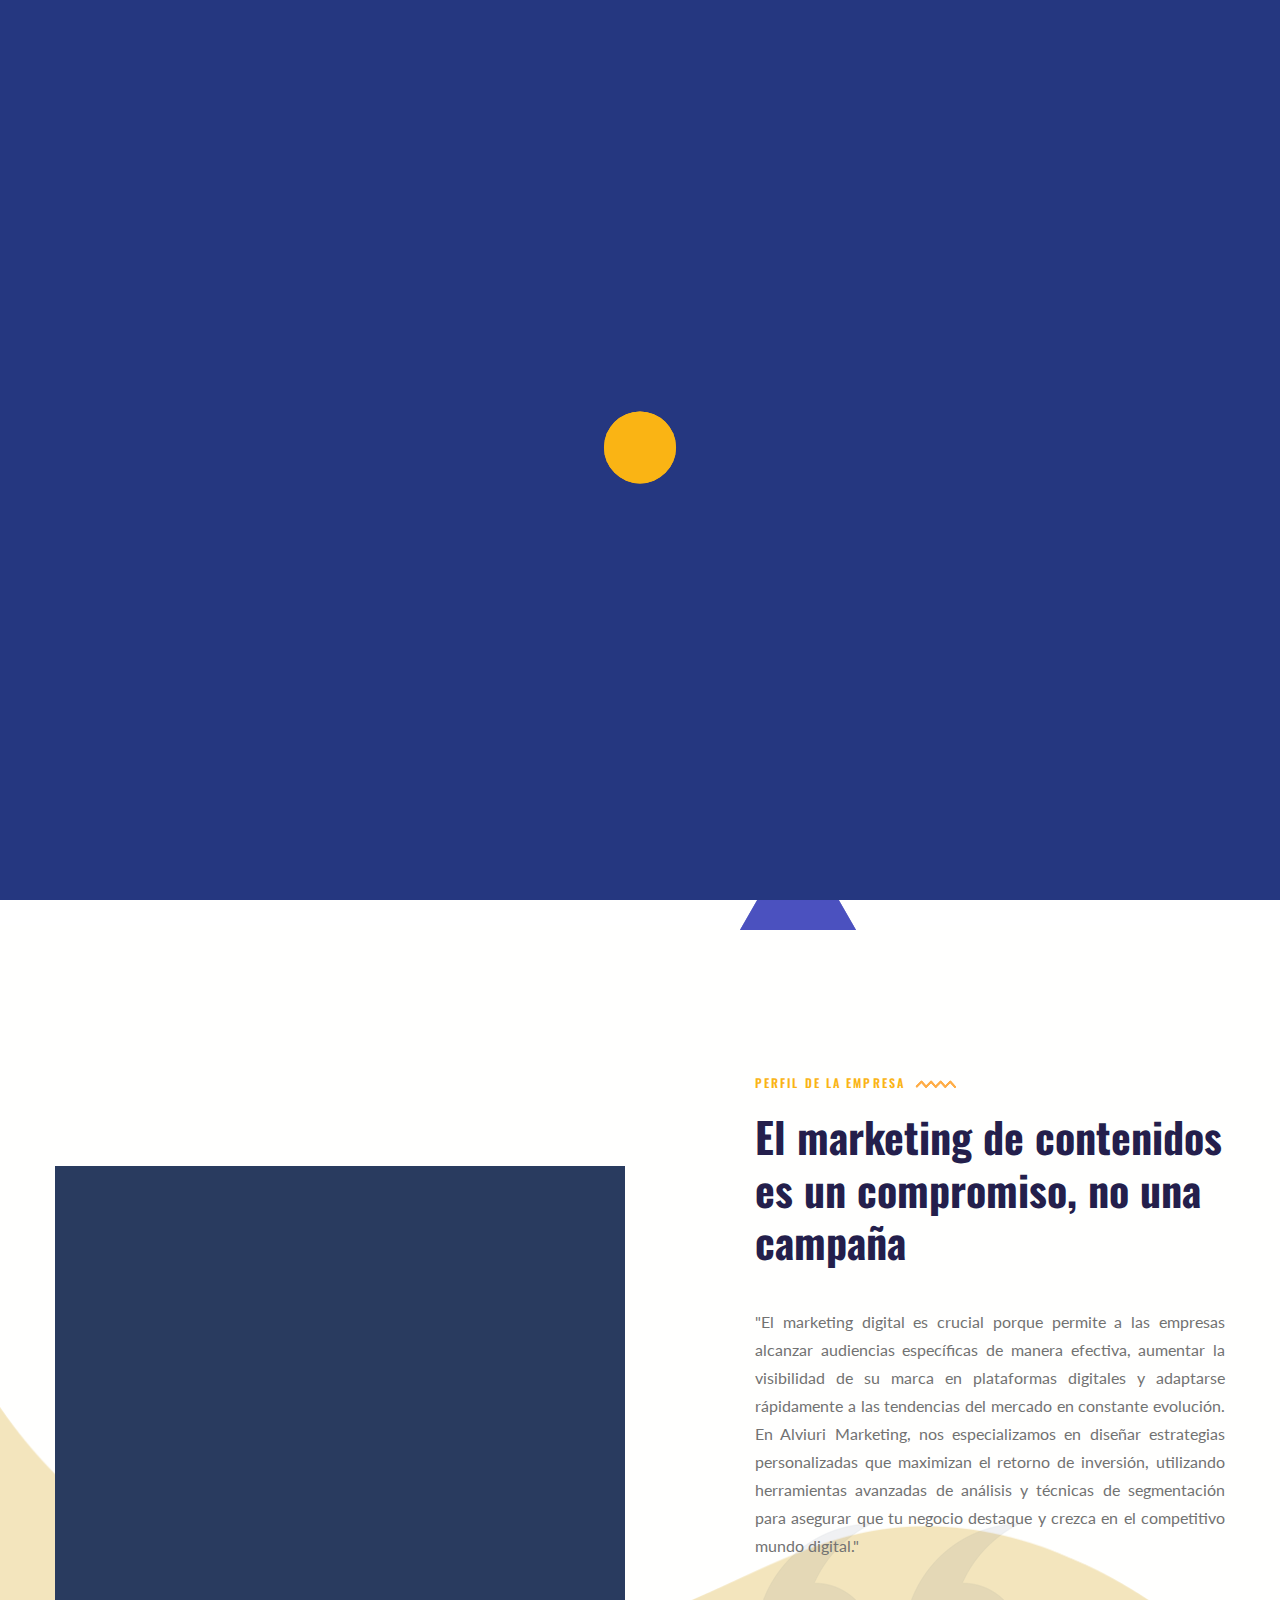
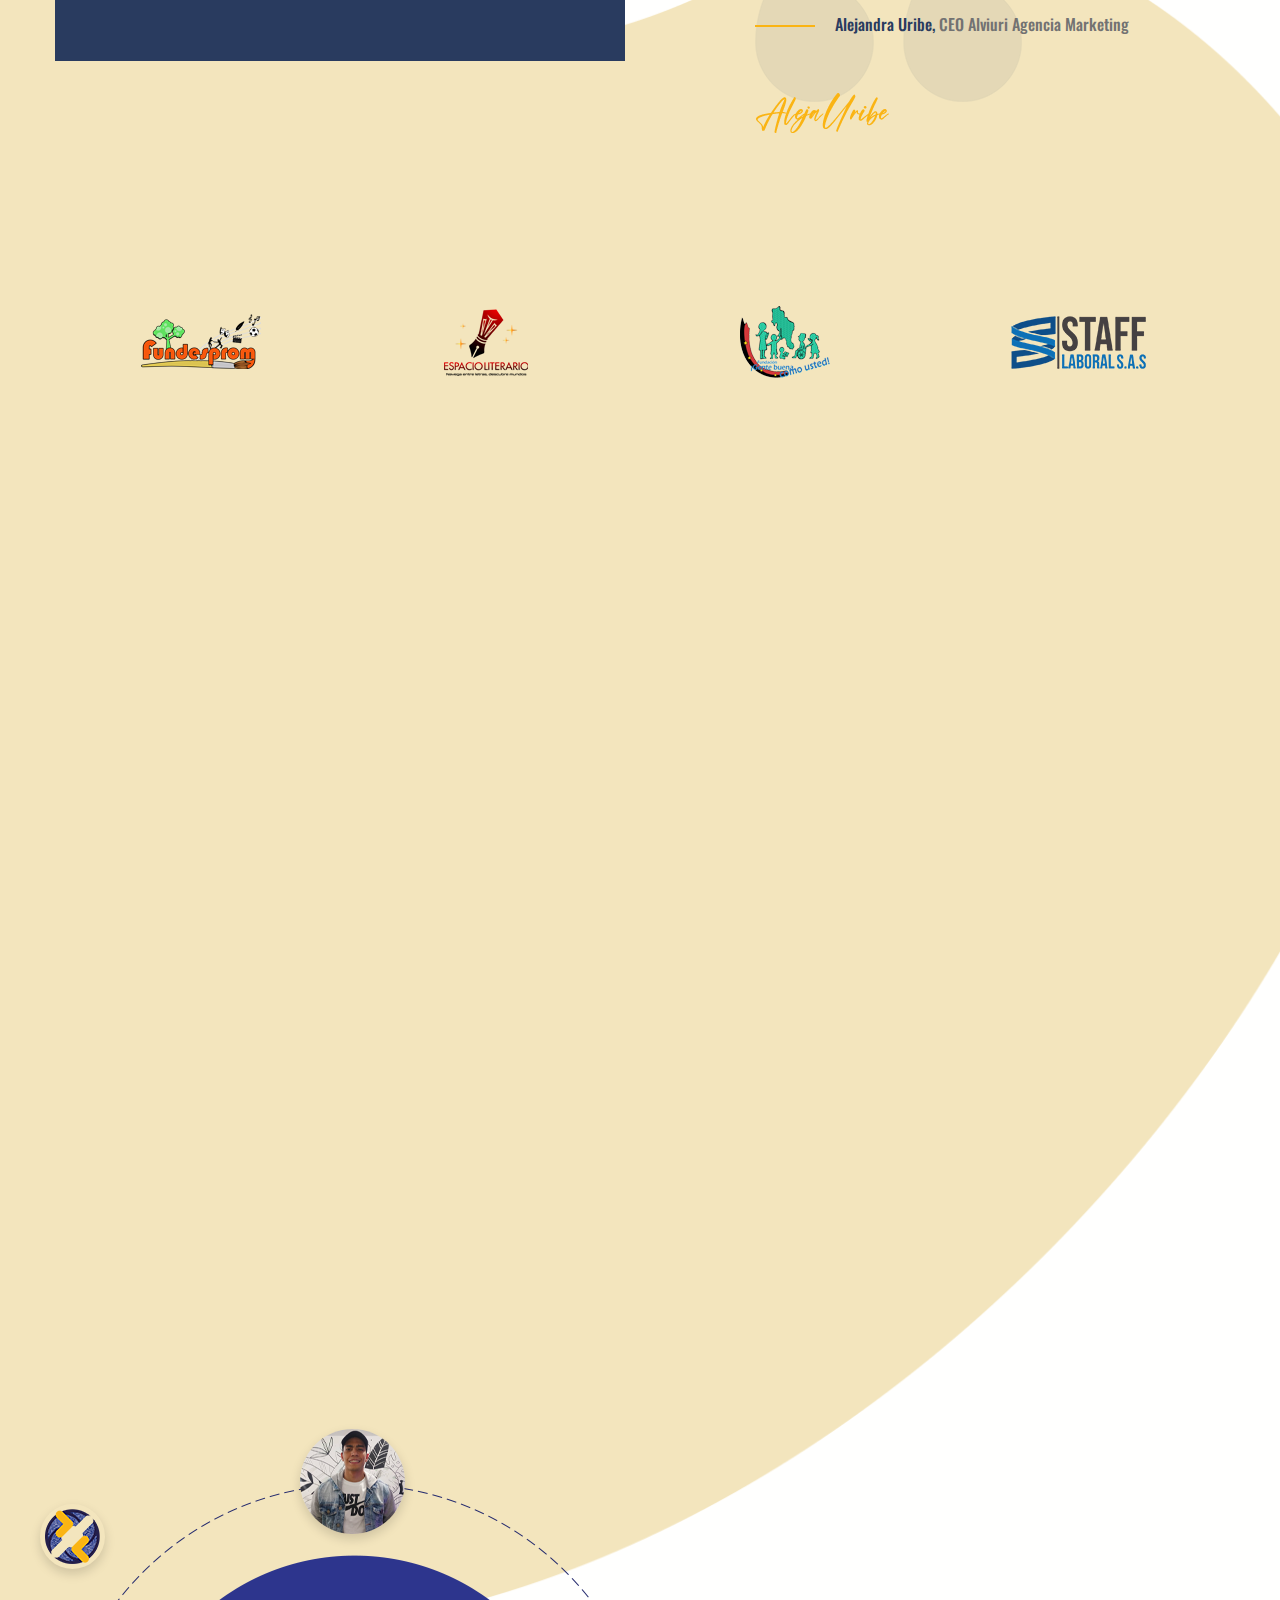
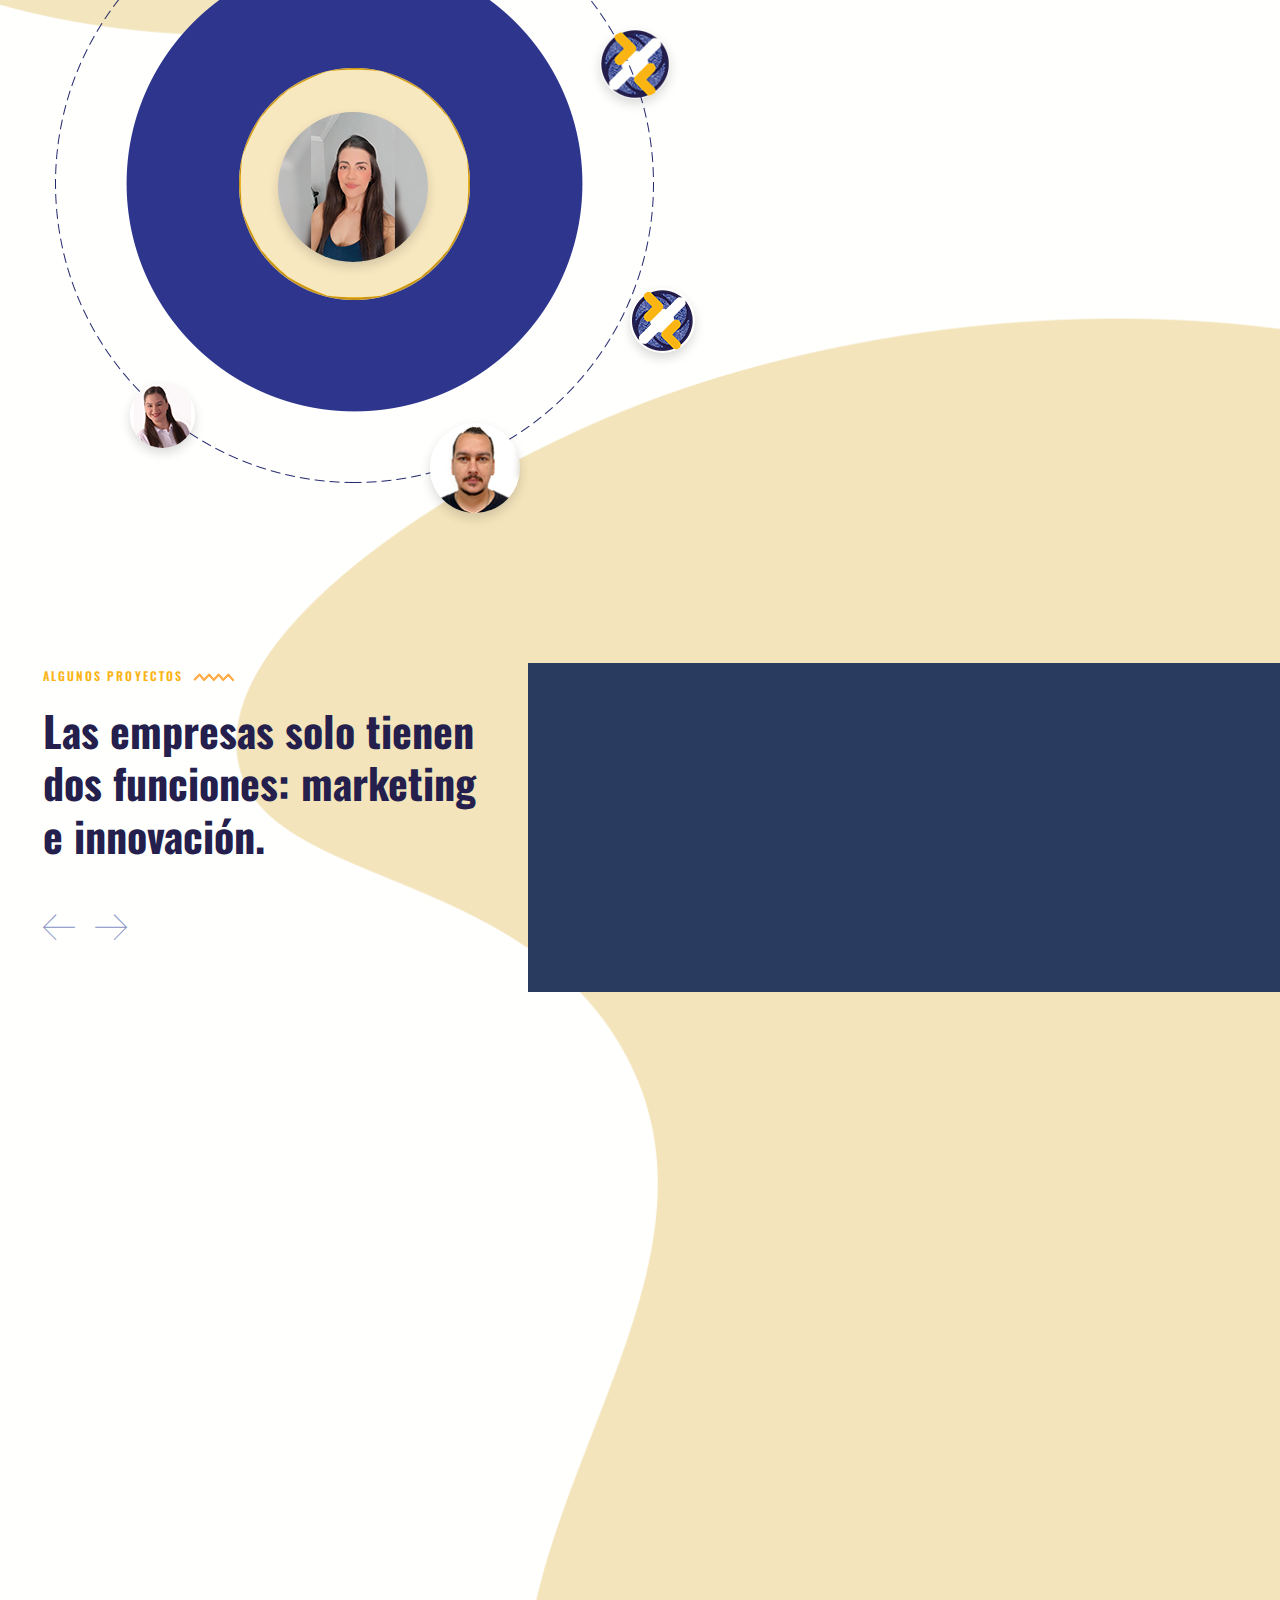
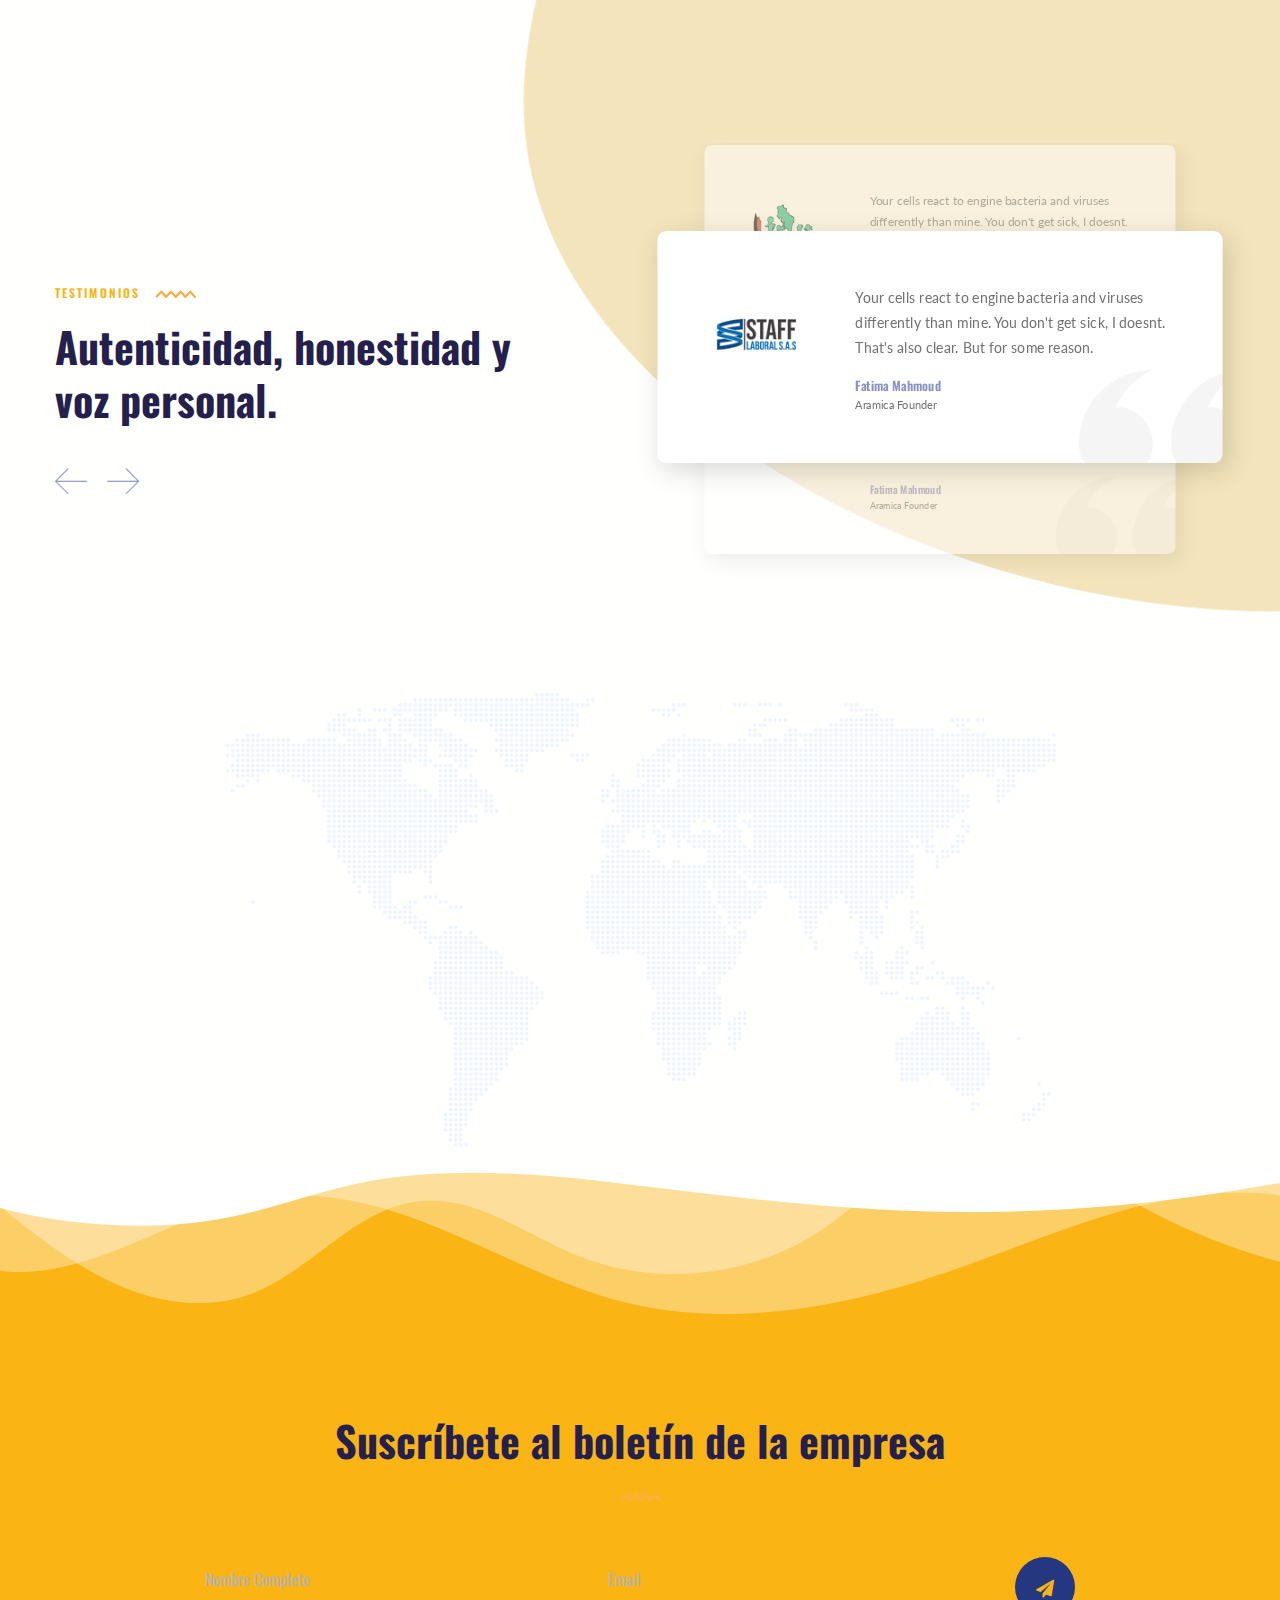
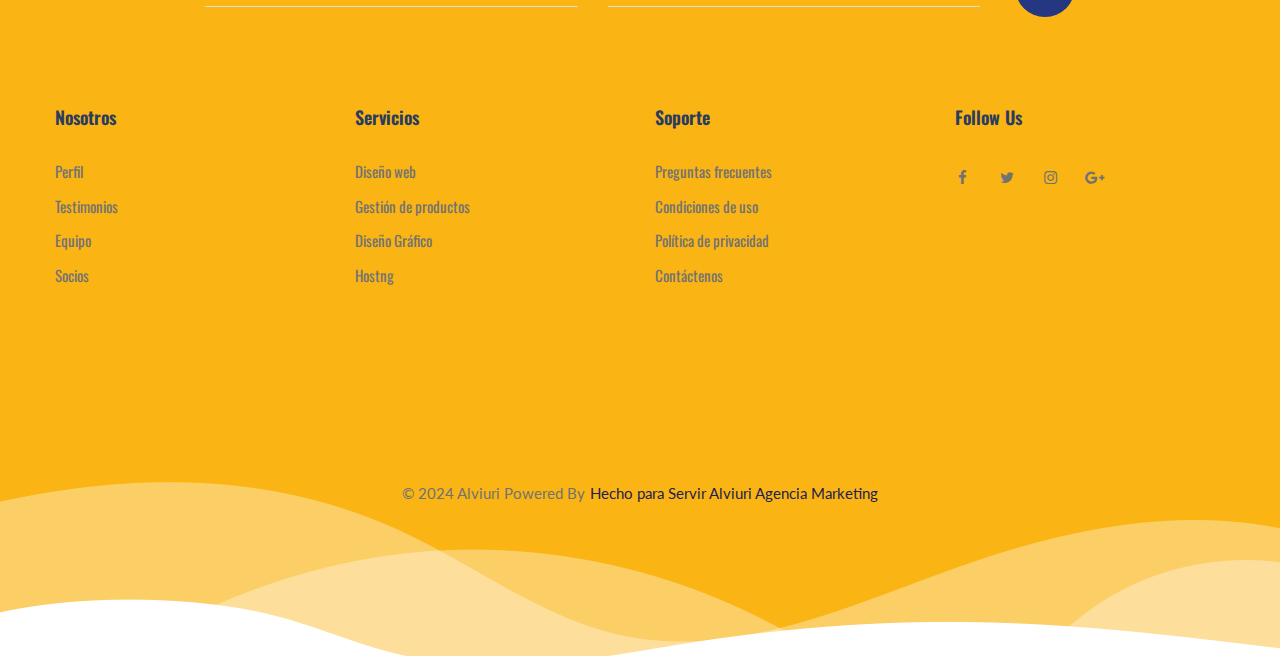
==== Alviuri/index.html @ 53126acc "Alviuri 1" ====
<!doctype html>
<html lang="es">

<head>
    <meta charset="utf-8">
    <!-- Necesidades básicas de la página
    ================================================== -->
    
    <meta http-equiv="X-UA-Compatible" content="IE=edge">

    <!-- Meta específica
    ================================================== -->
    <meta name="viewport" content="width=device-width, initial-scale=1, initial-scale=1">
    <meta name="description" content="Personal Portfolio is a modern presentation HTML5 Portfolio HTML Template.">
    <meta name="keywords" content="HTML5, Template, Design, portfolio, Personal Portfolio, Single portfolio">
    <meta name="author" content="creative-wp">
    <!-- Titulos
    ================================================== -->
    <title>Alviuri Agencia Marketing</title>

    <!-- Favicons
    ================================================== -->
    <link rel="shortcut icon" href="assets/images/favicon.ico">
    <link rel="apple-touch-icon" sizes="72x72" href="assets/images/android-icon-72x72.png">
    <link rel="apple-touch-icon" sizes="114x114" href="assets/images/apple-icon-144x144.png">

    <!-- Custom Font
    ================================================== -->
    <link href="https://fonts.googleapis.com/css2?family=Lato:ital,wght@0,100;0,300;0,400;0,700;0,900;1,100;1,300;1,400;1,700;1,900&family=Oswald:wght@200..700&display=swap" rel="stylesheet">

    <!-- CSS
    ================================================== -->
    <link rel="stylesheet" href="assets/css/bootstrap.min.css">
    <link rel="stylesheet" href="assets/css/magnific-popup.css">
    <link rel="stylesheet" href="assets/css/owl.carousel.min.css">
    <link rel="stylesheet" href="assets/css/magnific-popup.css">
    <link rel="stylesheet" href="assets/css/slick.css">
    <link rel="stylesheet" href="assets/css/simple-scrollbar.css">
    <link rel="stylesheet" href="assets/css/odometer-theme-default.css">
    <link rel="stylesheet" href="assets/css/fontawesome.all.min.css">
    <link rel="stylesheet" href="assets/css/fontawesome.min.css">
    <link rel="stylesheet" href="assets/css/icomoon.css">
    <link rel="stylesheet" href="assets/css/style.css">

    <script src="assets/js/modernizr.min.js"></script>
</head>

<body data-spy="scroll" data-offset="170" data-target=".navigation-area">
    <!--~~~~~~~~~~~~~~~~~~~~~~~~~~~~~~~~~~~~~~~
        Inicio Preloader
    ~~~~~~~~~~~~~~~~~~~~~~~~~~~~~~~~~~~~~~~~--> 
    <div class="preloader">
        <div class="preloader-inner">
            <div class="preloader-icon">
                <span></span>
                <span></span>
            </div><!-- /preloader-icon -->
        </div><!-- /preloader-inner -->
    </div><!-- /preloader -->

    <!--********************************************************-->
    <!--********************* CONTENIDO DEL SITIO *********************-->
    <!--********************************************************-->
    <div class="site-content home-one">
        <!--~~~~~~~~~~~~~~~~~~~~~~~~~~~~~~~~~~~~~~~
            Header
        ~~~~~~~~~~~~~~~~~~~~~~~~~~~~~~~~~~~~~~~~-->
        <header class="site-header header-style-one">
            <div class="container-fluid">
                <div class="row align-items-center">
                    <div class="col-12">
                        <div class="navigation-area">  
                            <!-- Navegacion -->
                            <div class="site-navigation">
                                <!-- Marca del sitio -->
                                <div class="site-branding">
                                    <a href="index.html">
                                        <img src="assets/images/logo/logo.png" alt="Site Logo" />
                                    </a>
                                </div><!-- /. fin Marca del sitio -->
                                <div class="hamburger-menus">
                                    <span></span>
                                    <span></span>
                                    <span></span>
                                    <span></span>
                                    <span></span>
                                    <span></span>
                                    <span></span>
                                    <span></span>
                                    <span></span>
                                </div>
                                <nav class="navigation">
                                    <div class="overlaybg"></div>
                                    <!-- /.overlaybg -->
                                    <!-- Main Menu -->        
                                    <div class="menu-wrapper">
                                        <div class="menu-content">
                                            <ul class="mainmenu">         
                                                <li>
                                                    <a class="nav-link active" href="index.html">Home</a>
                                                </li>        
                                                <li>
                                                    <a class="nav-link" href="about-us.html">Nosotros</a>
                                                </li>
                                                <li>
                                                    <a class="nav-link" href="services.html">Servicios</a>
                                                </li>
                                                <li>
                                                    <a href="price.html">Planes</a>
                                                </li>                                     
                                                <li>
                                                    <a class="nav-link" href="team.html">Team</a>
                                                </li>                                  
                                                <li>
                                                    <a class="nav-link" href="portfolio-single-v2.html">Projectos</a>
                                                </li>
                                                <li class="megamenu">
                                                    <a class="nav-link" href="#">Otros</a>
                                                    <ul class="sub-menu megamenu-main">
                                                        <li>
                                                            <div class="megamenu-wrapper">
                                                                <div class="container megamenu-container">
                                                                    <div class="row">
                                                                        <!-- <div class="col-lg-3 megamenu-column">
                                                                            <h3 class="megamenu-heading">Home</h3>
                                                                            <ul class="custom-megamenu">
                                                                                <li><a href="index.html">Agency</a></li>
                                                                                <li><a href="index02.html">Digital</a></li>
                                                                                <li><a href="index03.html">Application</a></li>
                                                                                <li><a href="index04.html">Stratup</a></li>
                                                                                <li><a href="index05.html">Personal</a></li>
                                                                                <li><a href="index06.html">Portfolio</a></li>
                                                                            </ul>
                                                                        </div> -->
                                                                        <!-- <div class="col-lg-3 megamenu-column">
                                                                            <h3 class="megamenu-heading">Portfolio</h3>
                                                                            <ul class="custom-megamenu">
                                                                                <li><a href="portfolio-v1.html">Portfolio One</a></li>
                                                                                <li><a href="portfolio-v2.html">Portfolio Two</a></li>
                                                                                <li><a href="portfolio-v3.html">Portfolio Three</a></li>
                                                                                <li><a href="portfolio-v4.html">Portfolio Four</a></li>
                                                                                <li><a href="portfolio-single.html">Portfolio Single One</a></li>
                                                                                <li><a href="portfolio-single-v2.html">Portfolio Single Two</a></li>
                                                                                <li><a href="portfolio-single-v3.html">Portfolio Single Three</a></li>
                                                                            </ul>
                                                                        </div> -->
                                                                        <div class="col-lg-3 megamenu-column">
                                                                            <h3 class="megamenu-heading">Más</h3>
                                                                            <ul class="custom-megamenu">
                                                                                <!-- <li><a href="about-us.html">About Classic 1</a></li>
                                                                                <li><a href="about-us-v2.html">About Classic 2</a></li>                        
                                                                                <li><a href="services.html">Services Classic 1</a></li>
                                                                                <li><a href="services-v2.html">Services Classic 2</a></li>
                                                                                <li><a href="team.html">Team</a></li>
                                                                                <li><a href="price.html">Pricing</a></li> -->
                                                                                <li><a href="faq.html">FAQs</a></li>
                                                                                <li><a href="contact.html">Contacto</a></li>
                                                                            </ul>
                                                                        </div>
                                                                        <div class="col-lg-3 megamenu-column">
                                                                            <h3 class="megamenu-heading">Blog</h3>
                                                                            <ul class="custom-megamenu">
                                                                                <li><a href="blog.html">Blog</a></li>
                                                                                <!-- <li><a href="blog-grid.html">Blog Grid</a></li>                        
                                                                                <li><a href="blog-single.html">Single Blog</a></li>
                                                                                <li><a href="404.html">404</a></li> -->
                                                                            </ul>
                                                                        </div>
                                                                    </div>
                                                                </div>
                                                            </div>
                                                        </li>
                                                    </ul>
                                                </li>
                                            </ul> <!-- /.menu-list -->
                                        </div> <!-- /.hours-content-->
                                    </div><!-- /.menu-wrapper --> 
                                </nav>
                            </div><!-- /.fin navigation -->

                            <div class="header-navigation-right">
                                <div class="contact-info">
                                    Llamanos  <a href="https://api.whatsapp.com/send?phone=573175582789">+57 317 558 27 89</a>
                                </div><!--~./ contact-info ~-->
                                <div class="lets-talk-area">
                                    <a class="btn btn-default" href="contact.html">Hablemos</a>
                                </div><!--~./ lets-talk-area ~-->
                            </div><!--~./ encabezado-navegación-derecha ~-->
                        </div><!--  /.navegation-area -->
                    </div><!--  /.col-12 -->
                </div><!--  /.row -->
            </div><!--  /.contenedor-fluido -->
        </header><!--~~./ fin header ~~-->
        <!--~~~ adhesivo Header ~~~-->
        <div id="sticky-header"></div>
        <!--~./ fin adhesivo header ~-->
        
        <!--~~~~~~~~~~~~~~~~~~~~~~~~~~~~~~~~~~~~~~~
            Hero Block
        ~~~~~~~~~~~~~~~~~~~~~~~~~~~~~~~~~~~~~~~~-->
        <div id="hero-block" class="hero-block style-one bg-image-right pd-t-255 mrb-175" style="background-image: url('assets/images/bg/hero1-bg.png')">
            <div class="hero-shape-overlay bg-image-100" style="background-image: url('assets/images/shape/hero1.png')"></div>
            <div class="animation-element">
                <img src="assets/images/shape/animation/Shapa.png" alt="" class="shape-zero">
                <img src="assets/images/shape/animation/Shapa-1.png" alt="" class="shape-one">
                <img src="assets/images/shape/animation/Shapa-2.png" alt="" class="shape-two">
                <img src="assets/images/shape/animation/Shapa-3.png" alt="" class="shape-three">
                <img src="assets/images/shape/animation/Shapa-4.png" alt="" class="shape-four">
                <img src="assets/images/shape/animation/Shapa-5.png" alt="" class="shape-five">
                <img src="assets/images/shape/animation/Shapa-6.png" alt="" class="shape-six">
                <img src="assets/images/shape/animation/Shapa-7.png" alt="" class="shape-seven">
            </div><!-- /.elemento de animación -->
            <div class="container">
                <div class="row">
                    <div class="col-lg-6">
                        <div class="hero-content-area">
                            <h2 class="hero-title mrb-55 pd-b-70">El contenido actúa <span>como la semilla,</span> Las redes sociales <span>son el agua que lo hace crecer.</span></h2> 
                            <!-- /.hero-titulo -->
                            <div class="hero-desc">
                                <p>En un mundo hiperconectado a través de redes digitales, cada organización, agencia de marketing y país puede parecer una isla. Es fundamental tomar decisiones estratégicas que consideren a todas las partes interesadas, asegurando acciones éticas y efectivas que impulsen el éxito en este entorno interconectado</p>
                            </div><!-- /.hero-desc -->
                        </div>
                    </div><!-- /.col-lg-6 -->

                    <div class="col-lg-12">
                        <div class="hero-block-bottom mrt-35">
                            <div class="form-group-btn pd-l-25">
                                <a href="https://player.vimeo.com/video/4760972" class="video-btn video-popup mrr-50">
                                    <span class="icon-play31"></span>
                                </a>
                                <a class="btn btn-default btn-primary" href="#">Iniciar un proyecto</a>
                            </div><!-- /.form-grupo-btn -->
                            <div class="social-status">
                                <a href="#"><i class="fa fa-facebook"></i></a>
                                <a href="#"><i class="fa fa-twitter"></i></a>
                                <a href="#"><i class="fa fa-instagram"></i></a>
                                <a href="#"><i class="fa fa-google-plus"></i></a>
                            </div><!-- /.social-estados-->
                        </div><!-- /.hero-block-bottom -->
                    </div><!-- /.col-lg-12 -->
                </div><!--  /.row -->
            </div><!--  /.container -->
        </div><!-- /.hero-block -->
        
        <!--~~~~~~~~~~~~~~~~~~~~~~~~~~~~~~~~~~~~~~~
            Inicio bloque nosotros
        ~~~~~~~~~~~~~~~~~~~~~~~~~~~~~~~~~~~~~~~~-->
        <div id="about-block" class="about-us-block mrb-190">
            <div class="container">
                <!-- Titulo Row -->
                <div class="row align-items-center">
                    <div class="col-lg-7">
                        <div class="mock-up-thumb reveal-right">
                            <img src="assets/images/others/about1.png" alt="About Mock" />
                        </div><!-- /.mock-up-block -->
                    </div><!-- /.col-lg-7 -->
                    <div class="col-lg-5">
                        <div class="section-title">
                            <h4 class="title-sub">PERFIL DE LA EMPRESA<img src="assets/images/icon/divider.png" alt="icon"></h4><!--  /.title-sub -->
                            <h2 class="title-main">El marketing de contenidos es un compromiso, no una campaña</h2><!-- /.title-main -->
                        </div><!-- /.section-title -->
                        <div class="block-content-info about-content">
                            <div class="quote-icon">
                                <img src="assets/images/icon/quote.png" alt="" />
                            </div>
                            <p class="description mrb-55">"El marketing digital es crucial porque permite a las empresas alcanzar audiencias específicas de manera efectiva, aumentar la visibilidad de su marca en plataformas digitales y adaptarse rápidamente a las tendencias del mercado en constante evolución. En Alviuri Marketing, nos especializamos en diseñar estrategias personalizadas que maximizan el retorno de inversión, utilizando herramientas avanzadas de análisis y técnicas de segmentación para asegurar que tu negocio destaque y crezca en el competitivo mundo digital."</p>
                            <h4 class="author-name mrb-40">Alejandra Uribe, <span>CEO Alviuri Agencia Marketing</span></h4>
                            <div class="author-sign">
                                <img src="assets/images/icon/sign.png" alt="Author Sign" />
                            </div>
                        </div><!-- /.about-content -->
                    </div><!-- /.col-lg-5 -->
                </div><!-- /.row -->
            </div><!-- /.container -->
        </div><!--~~./ fin nosotros bloque ~~-->
        
        <!--~~~~~~~~~~~~~~~~~~~~~~~~~~~~~~~~~~~~~~~
            Inicio trabajo marca
        ~~~~~~~~~~~~~~~~~~~~~~~~~~~~~~~~~~~~~~~-->
        <div class="work-brand-block mrb-200">
            <div class="container ml-t-15 ml-b-10">
                <div class="row">
                    <div class="col-12">
                        <!--~~ inicio marca Carousel ~~-->
                        <div class="brands-carousel owl-carousel">
                            <div class="brands-link">
                                <img src="assets/images/brand/1.png" alt="logo">
                            </div>
                            <div class="brands-link">
                                <img src="assets/images/brand/2.png" alt="logo">
                            </div>
                            <div class="brands-link">
                                <img src="assets/images/brand/3.png" alt="logo">
                            </div>
                            <div class="brands-link">
                                <img src="assets/images/brand/4.png" alt="logo">
                            </div>
                            <div class="brands-link">
                                <img src="assets/images/brand/5.png" alt="logo">
                            </div>
                        </div><!--~./ fin marca carousel ~-->
                    </div>
                </div>
            </div>
        </div><!--~./ fin bloque marca ~--> 
        
        <!--~~~~~~~~~~~~~~~~~~~~~~~~~~~~~~~~~~~~~~~
            Inincio bloque servicios
        ~~~~~~~~~~~~~~~~~~~~~~~~~~~~~~~~~~~~~~~-->
        <div id="service-block" class="service-block mrb-190">
            <div class="container ml-b-50">
                <!-- Titulo Row -->
                <div class="row align-items-center justify-content-between">
                    <div class="col-lg-5" data-animate="hg-fadeInUp" data-duration="1.0s"  data-offset="100">
                        <div class="section-title">
                            <h4 class="title-sub">NUESTROS SERVICIOS<img src="assets/images/icon/divider.png" alt="icon"></h4>
                            <!--  /.title-sub -->
                            <h2 class="title-main">La gente no compra lo que haces, compra por qué lo haces.</h2><!-- /.titulo-main -->
                        </div><!-- /.seccion-titulo -->
                        <div class="block-content-info">
                            <p class="description mrb-55">Los consumidores no están motivados principalmente por los detalles técnicos de un producto o servicio, sino más bien por algo más profundo, se refiere a la razón o propósito detrás de la existencia de ese producto o servicio. </p>
                            <a class="btn btn-default" href="services.html">NUESTROS SERVICIOS</a>
                        </div><!-- /.acerca-content -->
                    </div><!-- /.col-lg-5 -->
                    
                    <div class="col-lg-6">
                        <div class="service-card-list">
                            <div class="row">
                                <div class="col-lg-6 col-md-6">  
                                    <div class="service-card" data-animate="hg-fadeInUp" data-duration="1.0s" data-offset="100">
                                        <div class="service-icon bg-zinnwaldite">
                                            <span class="icon-code"></span>
                                        </div><!-- /.servicio-icon -->
                                        <h2 class="service-title">Diseño web</h2><!-- /.servicio-title -->
                                        <p>Transformamos tus ideas en experiencias digitales excepcionales, sitios web que no solo sean visualmente atractivos, sino también altamente funcionales y fáciles de navegar.</p>
                                    </div><!-- /.servicio-card -->

                                    <div class="service-card" data-animate="hg-fadeInUp" data-duration="1.0s" data-offset="100">
                                        <div class="service-icon bg-silver-tree">
                                            <span class="icon-messages-smartphone-talk-icon"></span>
                                        </div><!-- /.servicio-icon -->
                                        <h2 class="service-title">Comunity manager</h2><!-- /.servicio-title -->
                                        <p>Construimos y mantenemos una comunidad sólida alrededor de tu marca, incrementando la interacción y fidelidad de tus seguidores.</p>
                                    </div><!-- /.servicio-card -->
                                </div><!-- /.col-lg-6 -->

                                <div class="col-lg-6 col-md-6 pd-t-70">  
                                    <div class="service-card" data-animate="hg-fadeInUp" data-duration="1.0s" data-offset="100">
                                        <div class="service-icon bg-medium-purple">
                                            <span class="icon-pencil"></span>
                                        </div><!-- /.service-icon -->
                                        <h2 class="service-title">Diseño gráfico</h2><!-- /.service-title -->
                                        <p>Entendemos que la primera impresión es crucial. Nuestro servicio de diseño gráfico está diseñado para capturar la esencia de tu marca y comunicar tu mensaje de manera impactante y memorable.</p>
                                    </div><!-- /.service-card -->

                                    <div class="service-card" data-animate="hg-fadeInUp" data-duration="1.0s" data-offset="100">
                                        <div class="service-icon bg-curious-blue">
                                            <span class="icon-video-camera"></span>
                                        </div><!-- /.service-icon -->
                                        <h2 class="service-title">Audiovisuales</h2><!-- /.service-title -->
                                        <p>Nuestro servicio de producción audiovisual está diseñado para crear contenido impactante que conecte emocionalmente con tu audiencia y eleve tu marca.</p>
                                    </div><!-- /.service-card -->
                                </div><!-- /.col-lg-6 -->
                            </div><!-- /.row -->
                        </div><!-- /.service-card-list -->
                    </div><!-- /.col-lg-9 -->
                </div><!-- /.row -->
            </div><!-- /.container -->
        </div><!-- /.service-block -->
        
        <!--~~~~~~~~~~~~~~~~~~~~~~~~~~~~~~~~~~~~~~~
            Start Team Block
        ~~~~~~~~~~~~~~~~~~~~~~~~~~~~~~~~~~~~~~~~-->
        <div id="team-block" class="team-block mrb-200">
            <div class="container">
                <!-- Title Row -->
                <div class="row align-items-center">
                    <div class="col-lg-7">
                        <div class="team-member-thumb-area style-one">
                            <div class="team-mockup-shape">
                                <img src="assets/images/shape/shape-circle.png" alt="shape" />
                            </div>
                            <div class="team-member-list">
                                <div class="team-member">
                                    <img src="assets/images/team/1/1.png" alt="thumb" />
                                </div><!-- /.team-1 -->
                                <div class="team-member">
                                    <img src="assets/images/team/1/2.png" alt="thumb" />
                                </div><!-- /.team-2 -->
                                <div class="team-member">
                                    <img src="assets/images/team/1/3.png" alt="thumb" />
                                </div><!-- /.team-3 -->
                                <div class="team-member">
                                    <img src="assets/images/team/1/4.png" alt="thumb" />
                                </div><!-- /.team-4 -->
                                <div class="team-member">
                                    <img src="assets/images/team/1/5.png" alt="thumb" />
                                </div><!-- /.team-5 -->
                                <div class="team-member">
                                    <img src="assets/images/team/1/6.png" alt="thumb" />
                                </div><!-- /.team-6 -->
                                <div class="team-member">
                                    <img src="assets/images/team/1/7.png" alt="thumb" />
                                </div><!-- /.team-miembros -->
                            </div><!-- /.team-miembros-lista -->
                        </div><!-- /.team-miembros-thumb-area -->
                    </div><!-- /.col-lg-7 -->

                    <div class="col-lg-5" data-animate="hg-fadeInRight" data-duration="1.0s"  data-offset="100">
                        <div class="section-title">
                            <h4 class="title-sub">Nuestro Equipo <img src="assets/images/icon/divider.png" alt="icon"></h4><!--  /.title-sub -->
                            <h2 class="title-main">Un aspecto esencial de la creatividad es no tener miedo al fracaso.</h2><!-- /.title-main -->
                        </div><!-- /.section-title -->
                        <div class="block-content-info">
                            <p class="description mrb-55">El equipo de Alviuri se destaca por su vasta experiencia en medios audiovisuales y diseño gráfico, acumulada a lo largo de muchos años. Nuestro equipo está certificado en desarrollo web, lo que nos permite ofrecer soluciones digitales innovadoras y de alta calidad. Además, contamos con una sólida trayectoria en el sector público, habiendo colaborado en numerosos proyectos que han tenido un impacto significativo. Nuestra combinación de habilidades y certificaciones nos permite abordar cualquier desafío con profesionalismo y creatividad, garantizando resultados excepcionales en cada proyecto.</p>
                            <a class="btn btn-default" href="team.html">Conoce nuestro equipo</a>
                        </div><!-- /.block-content-info -->
                    </div><!-- /.col-lg-5 -->
                </div><!-- /.row -->
            </div><!-- /.container -->
        </div><!--~~./ end Team block ~~-->
        
        <!--~~~~~~~~~~~~~~~~~~~~~~~~~~~~~~~~~~~~~~~
            Inicio bloque innvacion
        ~~~~~~~~~~~~~~~~~~~~~~~~~~~~~~~~~~~~~~~-->
        <div id="innovation-block" class="innovation-block innovation-block-one mrb-195">
            <div class="container-fluid pd-r-0">
                <!-- Titulo Row -->
                <div class="row align-items-center">
                    <div class="col-lg-5">
                        <div class="innovation-contant-area">
                            <div class="section-title">
                                <h4 class="title-sub">Algunos Proyectos<img src="assets/images/icon/divider.png" alt="icon"></h4>
                                <!--  /.titulo-sub -->
                                <h2 class="title-main">Las empresas solo tienen dos funciones: marketing e innovación.</h2><!-- /.titulo-main -->
                            </div><!-- /.seccion-titulo -->
                            
                            <div class="btn-links-area">
                                <button class="btn-links btn-prev">
                                    <span class="icon-arrows"></span>
                                </button>
                                <button class="btn-links btn-next">
                                    <span class="icon-arrows-1"></span>
                                </button>
                            </div><!--~./ fin btn links area ~-->
                        </div><!-- /.innovacion-contant-area -->
                    </div><!-- /.col-lg-5 -->
                    
                    <div class="col-lg-7">
                        <div id="innovation-carousel" class="owl-carousel reveal-left" data-owl-items="2" data-owl-margin="30" data-owl-dots="0" data-owl-loop="1" data-owl-center="0">
                            <div class="item">
                                <div class="portfolio-item portfolio-one">
                                    <figure class="portfolio-thumb">
                                        <img src="assets/images/portfolio/innovation/1/1.jpg" alt="Portfolio Item">
                                        <div class="content">
                                            <div class="portfolio-title">
                                                <h3><a href="#">ESPACIO LITERARIO</a></h3>
                                            </div>
                                            <div class="icon">
                                                <a href="https://espacioliterario.com"><span class="fa fa-long-arrow-right"></span></a>
                                            </div>
                                        </div><!-- /.content -->   
                                    </figure><!-- /.portfolio-thumb -->               
                                </div><!-- /.portfolio-item -->
                            </div><!-- /.item -->
                            
                            <div class="item">
                                <div class="portfolio-item portfolio-one">
                                    <figure class="portfolio-thumb">
                                        <img src="assets/images/portfolio/innovation/1/2.jpg" alt="Portfolio Item">
                                        <div class="content">
                                            <div class="portfolio-title">
                                                <h3><a href="#">STAFF LABORAL</a></h3>
                                            </div>
                                            <div class="icon">
                                                <a href="https://stafflaboralsas.com"><span class="fa fa-long-arrow-right"></span></a>
                                            </div>
                                        </div><!-- /.content -->   
                                    </figure><!-- /.portfolio-thumb -->               
                                </div><!-- /.portfolio-item -->
                            </div><!-- /.item -->
                        </div>
                    </div><!-- /.col-lg-7 -->
                </div><!-- /.row -->
            </div><!-- /.container -->
        </div><!-- /.innovation-block -->
        
        <!--~~~~~~~~~~~~~~~~~~~~~~~~~~~~~~~~~~~~~~~
            Inicio bloque proceso de trabajo
        ~~~~~~~~~~~~~~~~~~~~~~~~~~~~~~~~~~~~~~~~-->
        <div class="work-process-block mrb-200">
            <div class="container ml-b-40">
                <div class="row justify-content-center">
                    <div class="col-lg-7 col-md-8">
                        <div class="section-title text-center" data-animate="hg-fadeInUp" data-duration="1.0s" data-offset="100">
                            <h4 class="title-sub">FLUJO DE TRABAJO</h4><!--  /.titulo-sub -->
                            <h2 class="title-main">"No es lo que ofreces lo que importa, sino la razón por la que lo ofreces lo que conecta con la gente."</h2><!-- /.titulo-main -->
                            <div class="divider">
                                <img src="assets/images/icon/divider.png" alt="icon">
                            </div>
                        </div><!-- /.seccion-titulo -->
                    </div>
                </div>

                <div class="row process-list">
                    <!--~./ Inicio porceso unico ~-->
                    <div class="col-lg-3 col-md-6">
                        <div class="single-process" data-animate="hg-fadeInUp" data-duration="1.0s" data-delay="0.1s" data-offset="100">
                            <div class="icon bg-zinnwaldite">
                                <span class="icon-binoculars-business-management-vision"></span>
                                <h3 class="process-no">1</h3>
                            </div>
                            <h2 class="process-step">Planeación</h2>
                        </div>
                    </div><!--~./ fin porceso unico ~-->

                    <!--~./ Inicio porceso unico 2 ~-->
                    <div class="col-lg-3 col-md-6">
                        <div class="single-process" data-animate="hg-fadeInUp" data-duration="1.0s" data-delay="0.15s" data-offset="100">
                            <div class="icon bg-silver-tree">
                                <span class="icon-business-management-presentation-statistic-stats"></span>
                                <h3 class="process-no">2</h3>
                            </div>
                            <h2 class="process-step">Sprint</h2>
                        </div>
                    </div><!--~./ fin porceso unico ~-->

                    <!--~./ Inicio porceso unico 3 ~-->
                    <div class="col-lg-3 col-md-6">
                        <div class="single-process" data-animate="hg-fadeInUp" data-duration="1.0s" data-delay="0.2s" data-offset="100">
                            <div class="icon bg-medium-purple">
                                <span class="icon-badge-pass-security-security-icon"></span>
                                <h3 class="process-no">3</h3>
                            </div>
                            <h2 class="process-step">Interacción</h2>
                        </div>
                    </div><!--~./ fin porceso unico ~-->

                    <!--~./ Inicio porceso unico 4 ~-->
                    <div class="col-lg-3 col-md-6">
                        <div class="single-process" data-animate="hg-fadeInUp" data-duration="1.0s" data-delay="0.25s" data-offset="100">
                            <div class="icon bg-curious-blue">
                                <span class="icon-rocket3"></span>
                                <h3 class="process-no">4</h3>
                            </div>
                            <h2 class="process-step">Liberar</h2>
                        </div>
                    </div><!--~./ fin porceso unico ~-->
                </div>
            </div><!-- /.container -->
        </div><!--~~./ fin bloque proceso de trabajo ~~-->
        
        <!--~~~~~~~~~~~~~~~~~~~~~~~~~~~~~~~~~~~~~~~
            Start Testimonial Block
        ~~~~~~~~~~~~~~~~~~~~~~~~~~~~~~~~~~~~~~~~-->
        <div id="testimonial-block" class="testimonial-block mrb-200">
            <div class="container ml-t-10 ml-b-30">
                <!-- Titulo Row -->
                <div class="row align-items-center justify-content-between">
                    <div class="col-lg-5 col-md-8">
                        <div class="section-title">
                            <h4 class="title-sub">testimonios <img src="assets/images/icon/divider.png" alt="icon"></h4><!--  /.titulo-sub -->
                            <h2 class="title-main">Autenticidad, honestidad y voz personal. </h2>
                            <!-- /.titulo-main -->
                        </div><!-- /.seccion-titulo -->
                        <div class="btn-links-area">
                            <button class="btn-links btn-prev">
                                <span class="icon-arrows"></span>
                            </button>
                            <button class="btn-links btn-next">
                                <span class="icon-arrows-1"></span>
                            </button>
                        </div><!-- /.btn-links-area -->
                    </div><!-- /.col-lg-5 -->
                    
                    <div class="col-lg-6">
                        <div class="testimonial-slide-area">
                            <div class="testimonial-slick-wrapper">  
                                <div class="slick-slide-item">
                                    <div class="testimonial-item">
                                        <div class="testimonial-item-inner">
                                            <div class="quote-icon">
                                                <img src="assets/images/icon/quote2.png" alt="Icon">
                                            </div><!-- /.cita-icon -->
                                            <div class="client-testimonial">
                                                <div class="client-thumb">
                                                    <img src="assets/images/testimonials/1.png" alt="Zohan Smith" />
                                                </div><!-- /.cliente-thumb -->
                                                <div class="testimonial-details">
                                                    <div class="details">
                                                        <p>Your cells react to engine bacteria and viruses differently than mine. You don't get sick, I doesnt. That's also clear. But for some reason.</p>
                                                    </div><!-- /.detalles -->
                                                    <div class="client-area">
                                                        <h4 class="client-name">Fatima Mahmoud</h4><!--  /.cliente-nombre -->
                                                        <p class="client-designation">Aramica Founder</p>
                                                    </div><!-- /.cliente-area -->
                                                </div><!-- /.testimonio-detalles -->
                                            </div><!-- /.cliente-testimonio -->
                                        </div><!-- /.testimonio-item-inner -->
                                    </div><!-- /.testimonio-item --> 
                                </div><!-- /.slick-slide-item --> 

                                <div class="slick-slide-item">
                                    <div class="testimonial-item">
                                        <div class="testimonial-item-inner">
                                            <div class="quote-icon">
                                                <img src="assets/images/icon/quote2.png" alt="Icon">
                                            </div><!-- /.cita-icon -->
                                            <div class="client-testimonial">
                                                <div class="client-thumb">
                                                    <img src="assets/images/testimonials/2.png" alt="Zohan Smith" />
                                                </div><!-- /.cliente-thumb -->
                                                <div class="testimonial-details">
                                                    <div class="details">
                                                        <p>Your cells react to engine bacteria and viruses differently than mine. You don't get sick, I doesnt. That's also clear. But for some reason.</p>
                                                    </div><!-- /.detalles -->
                                                    <div class="client-area">
                                                        <h4 class="client-name">Fatima Mahmoud</h4><!--  /.cliente-nombre -->
                                                        <p class="client-designation">Aramica Founder</p>
                                                    </div><!-- /.cliente-area -->
                                                </div><!-- /.testimonio-detalles -->
                                            </div><!-- /.cliente-testimonio -->
                                        </div><!-- /.testimonio-item-inner -->
                                    </div><!-- /.testimonio-item --> 
                                </div><!-- /.slick-slide-item -->  

                                <div class="slick-slide-item">
                                    <div class="testimonial-item">
                                        <div class="testimonial-item-inner">
                                            <div class="quote-icon">
                                                <img src="assets/images/icon/quote2.png" alt="Icon">
                                            </div><!-- /.cita-icon -->
                                            <div class="client-testimonial">
                                                <div class="client-thumb">
                                                    <img src="assets/images/testimonials/3.png" alt="Zohan Smith" />
                                                </div><!-- /.cliente-thumb -->
                                                <div class="testimonial-details">
                                                    <div class="details">
                                                        <p>Your cells react to engine bacteria and viruses differently than mine. You don't get sick, I doesnt. That's also clear. But for some reason.</p>
                                                    </div><!-- /.detalles -->
                                                    <div class="client-area">
                                                        <h4 class="client-name">Fatima Mahmoud</h4><!--  /.cliente-name -->
                                                        <p class="client-designation">Aramica Founder</p>
                                                    </div><!-- /.cliente-area -->
                                                </div><!-- /.testimonio-detalles -->
                                            </div><!-- /.cliente-testimonio -->
                                        </div><!-- /.testimonio-item-inner -->
                                    </div><!-- /.testimonio-item --> 
                                </div><!-- /.slick-slide-item -->  
                            </div>
                        </div><!-- /.testimonio-slide-area -->
                    </div><!-- /.col-lg-6 -->
                </div><!-- /.row -->
            </div><!-- /.container -->
        </div><!--~~./ fin bloque testimonios ~~-->
        
        <!--~~~~~~~~~~~~~~~~~~~~~~~~~~~~~~~~~~~~~~~
            Inicio llamado a la accion
        ~~~~~~~~~~~~~~~~~~~~~~~~~~~~~~~~~~~~~~~~-->
        <div class="call-to-action bg-center" style="background-image: url('assets/images/bg/map.png');">
            <div class="container">
                <div class="row justify-content-center">
                    <div class="col-lg-8" data-animate="hg-fadeInUp" data-duration="1.0s" data-offset="100">
                        <h2 class="call-to-title">Creemos juntos <span>proyectos de</span> inspiración creativa.

                        </h2><!-- /.llamado-a-titulo -->
                        <div class="action-btn-group pd-t-50">
                            <a href="#" class="btn btn-default btn-primary">Solicita tu cotización</a>
                            <a href="#" class="btn btn-default">Hablemos</a>
                        </div><!-- /.accion-btn-grupo -->
                    </div><!-- /.col-lg-8 -->
                </div><!-- /.row -->
            </div><!-- /.container -->
        </div><!--~~./ fin llamado a la accion ~~-->
    
        <!--~~~~~~~~~~~~~~~~~~~~~~~~~~~~~~~~~~~~~~~
            Inicio Footer
        ~~~~~~~~~~~~~~~~~~~~~~~~~~~~~~~~~~~~~~~~-->
        <footer class="site-footer footer-style-one bg-zumthor pd-t-240 pd-b-195">
            <div class="waves-effect top" style="background: url('assets/images/shape/waves-top.png');"></div>
            <div class="waves-effect bottom" style="background: url('assets/images/shape/waves-bottom.png');"></div>
            
            <!--~~~~~~~~~~~~~~~~~~~~~~~~~~~~~~~~~~~~~~~
                Inicio Newsletter
            ~~~~~~~~~~~~~~~~~~~~~~~~~~~~~~~~~~~~~~~~-->
            <div class="newsletter-block mrb-90">
                <div class="container">
                    <div class="row">
                        <div class="col-12">
                            <div class="section-title text-center">
                                <h4 class="title-sub">INFORMATIVO</h4><!--  /.titulo-sub -->
                                <h2 class="title-main">Suscríbete al boletín de la empresa</h2>
                                <!-- /.titulo-main -->
                                <div class="divider">
                                    <img src="assets/images/icon/divider.png" alt="icon">
                                </div>
                            </div><!-- /.seccion-titulo -->
                        </div>
                    </div>

                    <div class="row justify-content-center">
                        <div class="col-lg-9">
                            <div class="subscribe-form">
                                <!-- Formulario Subscribete -->
                                <form class="dv-form" id="mc-form">
                                    <div class="form-group">
                                        <input id="mc-name" name="name" placeholder="Nombre Completo" type="text">
                                    </div>
                                    <div class="form-group">
                                        <input id="mc-email" name="EMAIL" placeholder="Email" type="email">
                                    </div>
                                    <button class="btn btn-default" name="Subscribe" id="subscribe-btn" type="submit"><span class="fa fa-send"></span></button>
                                </form>
                            </div><!-- /.Formulario Subscribete -->
                        </div>
                    </div>
                </div><!-- /.container -->
            </div><!--~~./ fin newsletter ~~-->

            <!--~~~~~~~~~~~~~~~~~~~~~~~~~~~~~~~~~~~~~~~
                Inicio Footer Widget 
            ~~~~~~~~~~~~~~~~~~~~~~~~~~~~~~~~~~~~~~~-->
            <div class="footer-widget-area">
                <div class="container">
                    <div class="row">
                        <!--~~~~~ Inincio Widget Links ~~~~~--> 
                        <div class="col-lg-3">
                            <aside class="widget widget_links">
                                <h2 class="widget-title">Nosotros</h2>
                                <div class="widget-content">
                                    <ul>
                                        <li><a href="#">Perfil</a></li>
                                        <li><a href="#">Testimonios</a></li>
                                        <li><a href="#">Equipo</a></li>
                                        <li><a href="#">Socios</a></li>
                                    </ul>
                                </div>
                            </aside>
                        </div><!--~./ fin links widget ~-->
                        
                        <!--~~~~~ Inicio Widget Links ~~~~~--> 
                        <div class="col-lg-3">
                            <aside class="widget widget_links">
                                <h2 class="widget-title">Servicios</h2>
                                <div class="widget-content">
                                    <ul>
                                        <li><a href="#">Diseño web</a></li>
                                        <li><a href="#">Gestión de productos</a></li>
                                        <li><a href="#">Diseño Gráfico</a></li>
                                        <li><a href="#">Hostng</a></li>
                                    </ul>
                                </div>
                            </aside>
                        </div><!--~./ fin links widget ~-->
                        
                        <!--~~~~~ Inicio Widget Links ~~~~~--> 
                        <div class="col-lg-3">
                            <aside class="widget widget_links">
                                <h2 class="widget-title">Soporte</h2>
                                <div class="widget-content">
                                    <ul>
                                        <li><a href="#">Preguntas frecuentes</a></li>
                                        <li><a href="#">Condiciones de uso</a></li>
                                        <li><a href="#">Política de privacidad</a></li>
                                        <li><a href="#">Contáctenos</a></li>
                                    </ul>
                                </div>
                            </aside>
                        </div><!--~./ fin links widget ~-->
                        
                        <!--~~~~~ Innicio Widget Social Share ~~~~~--> 
                        <div class="col-lg-3">
                            <aside class="widget social-share-widget">
                                <h2 class="widget-title">Follow Us</h2>
                                <div class="widget-content">
                                    <ul class="footer-social">
                                        <li><a href="#"><i class="fa fa-facebook"></i></a></li>
                                        <li><a href="#"><i class="fa fa-twitter"></i></a></li>
                                        <li><a href="#"><i class="fa fa-instagram"></i></a></li>
                                        <li><a href="#"><i class="fa fa-google-plus"></i></a></li>
                                    </ul><!--  /.footer-social -->
                                </div>
                            </aside>
                        </div><!--~./ finalizar el widget de compartir en redes sociales ~-->
                    </div>
                </div>
            </div><!--~./ área de widgets del pie de página final ~-->

            <!--~~~~~~~~~~~~~~~~~~~~~~~~~~~~~~~~~~~~~~~
                Área inferior del pie de página de inicio
            ~~~~~~~~~~~~~~~~~~~~~~~~~~~~~~~~~~~~~~~-->
            <div class="footer-bottom-area pd-t-40">
                <div class="container">
                    <div class="row">
                        <div class="col text-center">
                            <div class="footer-logo">
                                <a href="index.html"><img src="assets/images/logo/footer-logo.png" alt="Logo"></a>
                            </div><!--~./ footer logo ~-->
                            <div class="copyright-text">
                                <p>© 2024 Alviuri Powered By <a href="#">Hecho para Servir Alviuri Agencia Marketing</a></p>
                            </div><!--~./ end footer menu ~-->
                        </div>
                    </div>
                </div>
            </div><!--~./ área inferior del pie de página final ~-->
        </footer><!--~./ pie de página del sitio final ~-->
    </div><!--~~./ contenido del sitio final ~~-->
    

        <!----Todos los archivos JS ------>
    <script src="assets/js/jquery.js"></script>
    <script src="assets/js/popper.min.js"></script>
    <script src="assets/js/bootstrap.min.js"></script>
    <script src="assets/js/imagesloaded.pkgd.min.js"></script>
    <script src="assets/js/jquery.validate.min.js"></script>
    <script src="assets/js/jquery-validate.bootstrap-tooltip.min.js"></script>
    <script src="assets/js/slick.js"></script>
    <script src="assets/js/theia-sticky-sidebar.min.js"></script>
    <script src="assets/js/ResizeSensor.min.js"></script>
    <script src="assets/js/owl.carousel.min.js"></script>
    <script src="assets/js/isotope.pkgd.min.js"></script>
    <script src="assets/js/packery-mode.pkgd.min.js"></script>
    <script src="assets/js/jquery.fitvids.js"></script>
    <script src="assets/js/jquery.magnific-popup.min.js"></script>
    <script src="assets/js/simple-scrollbar.min.js"></script>
    <script src="assets/js/scrolla.jquery.min.js"></script>
    <script src="assets/js/odometer.min.js"></script>
    <script src="assets/js/isInViewport.jquery.js"></script>
    <script src="assets/js/TweenMax.min.js"></script>
    <script src="assets/js/main.js"></script>
    <!-- main-js -->
</body>
</html>
---- Alviuri/assets/css/simple-scrollbar.css ----
.ss-wrapper {
  overflow: hidden;
  width: 100%;
  height: 100%;
  position: relative;
  z-index: 1;
  float: left;
}

.ss-content {
  height: 100%;
  width: calc(100% + 18px);
  padding: 0 0 0 0;
  position: relative;
  overflow-x: auto;
  overflow-y: scroll;
  box-sizing: border-box;
}

.ss-content.rtl {
  width: calc(100% + 18px);
  right: auto;
}

.ss-scroll {
  position: relative;
  background: rgba(0, 0, 0, 0.1);
  width: 9px;
  border-radius: 4px;
  top: 0;
  z-index: 2;
  cursor: pointer;
  opacity: 0;
  transition: opacity 0.25s linear;
}

.ss-hidden {
  display: none;
}

.ss-container:hover .ss-scroll,
.ss-container:active .ss-scroll {
  opacity: 1;
}

.ss-grabbed {
  -o-user-select: none;
  -ms-user-select: none;
  -moz-user-select: none;
  -webkit-user-select: none;
  user-select: none;
}
---- Alviuri/assets/css/odometer-theme-default.css ----
.odometer.odometer-auto-theme, .odometer.odometer-theme-default {
  display: inline-block;
  vertical-align: middle;
  position: relative;
}
.odometer.odometer-auto-theme .odometer-digit, .odometer.odometer-theme-default .odometer-digit {
  display: inline-block;
  vertical-align: middle;
  position: relative;
}
.odometer.odometer-auto-theme .odometer-digit .odometer-digit-spacer, .odometer.odometer-theme-default .odometer-digit .odometer-digit-spacer {
  display: inline-block;
  vertical-align: middle;
  visibility: hidden;
}
.odometer.odometer-auto-theme .odometer-digit .odometer-digit-inner, .odometer.odometer-theme-default .odometer-digit .odometer-digit-inner {
  text-align: left;
  display: block;
  position: absolute;
  top: 0;
  left: 0;
  right: 0;
  bottom: 0;
  overflow: hidden;
}
.odometer.odometer-auto-theme .odometer-digit .odometer-ribbon, .odometer.odometer-theme-default .odometer-digit .odometer-ribbon {
  display: block;
}
.odometer.odometer-auto-theme .odometer-digit .odometer-ribbon-inner, .odometer.odometer-theme-default .odometer-digit .odometer-ribbon-inner {
  display: block;
  -webkit-backface-visibility: hidden;
}
.odometer.odometer-auto-theme .odometer-digit .odometer-value, .odometer.odometer-theme-default .odometer-digit .odometer-value {
  display: block;
  -webkit-transform: translateZ(0);
}
.odometer.odometer-auto-theme .odometer-digit .odometer-value.odometer-last-value, .odometer.odometer-theme-default .odometer-digit .odometer-value.odometer-last-value {
  position: absolute;
}
.odometer.odometer-auto-theme.odometer-animating-up .odometer-ribbon-inner, .odometer.odometer-theme-default.odometer-animating-up .odometer-ribbon-inner {
  -webkit-transition: -webkit-transform 2s;
  -moz-transition: -moz-transform 2s;
  -ms-transition: -ms-transform 2s;
  -o-transition: -o-transform 2s;
  transition: transform 2s;
}
.odometer.odometer-auto-theme.odometer-animating-up.odometer-animating .odometer-ribbon-inner, .odometer.odometer-theme-default.odometer-animating-up.odometer-animating .odometer-ribbon-inner {
  -webkit-transform: translateY(-100%);
  -moz-transform: translateY(-100%);
  -ms-transform: translateY(-100%);
  -o-transform: translateY(-100%);
  transform: translateY(-100%);
}
.odometer.odometer-auto-theme.odometer-animating-down .odometer-ribbon-inner, .odometer.odometer-theme-default.odometer-animating-down .odometer-ribbon-inner {
  -webkit-transform: translateY(-100%);
  -moz-transform: translateY(-100%);
  -ms-transform: translateY(-100%);
  -o-transform: translateY(-100%);
  transform: translateY(-100%);
}
.odometer.odometer-auto-theme.odometer-animating-down.odometer-animating .odometer-ribbon-inner, .odometer.odometer-theme-default.odometer-animating-down.odometer-animating .odometer-ribbon-inner {
  -webkit-transition: -webkit-transform 2s;
  -moz-transition: -moz-transform 2s;
  -ms-transition: -ms-transform 2s;
  -o-transition: -o-transform 2s;
  transition: transform 2s;
  -webkit-transform: translateY(0);
  -moz-transform: translateY(0);
  -ms-transform: translateY(0);
  -o-transform: translateY(0);
  transform: translateY(0);
}

.odometer.odometer-auto-theme, .odometer.odometer-theme-default {
/*  font-family: "Helvetica Neue", sans-serif;*/
  /*line-height: 1.1em;*/
}
.odometer.odometer-auto-theme .odometer-value, .odometer.odometer-theme-default .odometer-value {
  text-align: center;
}
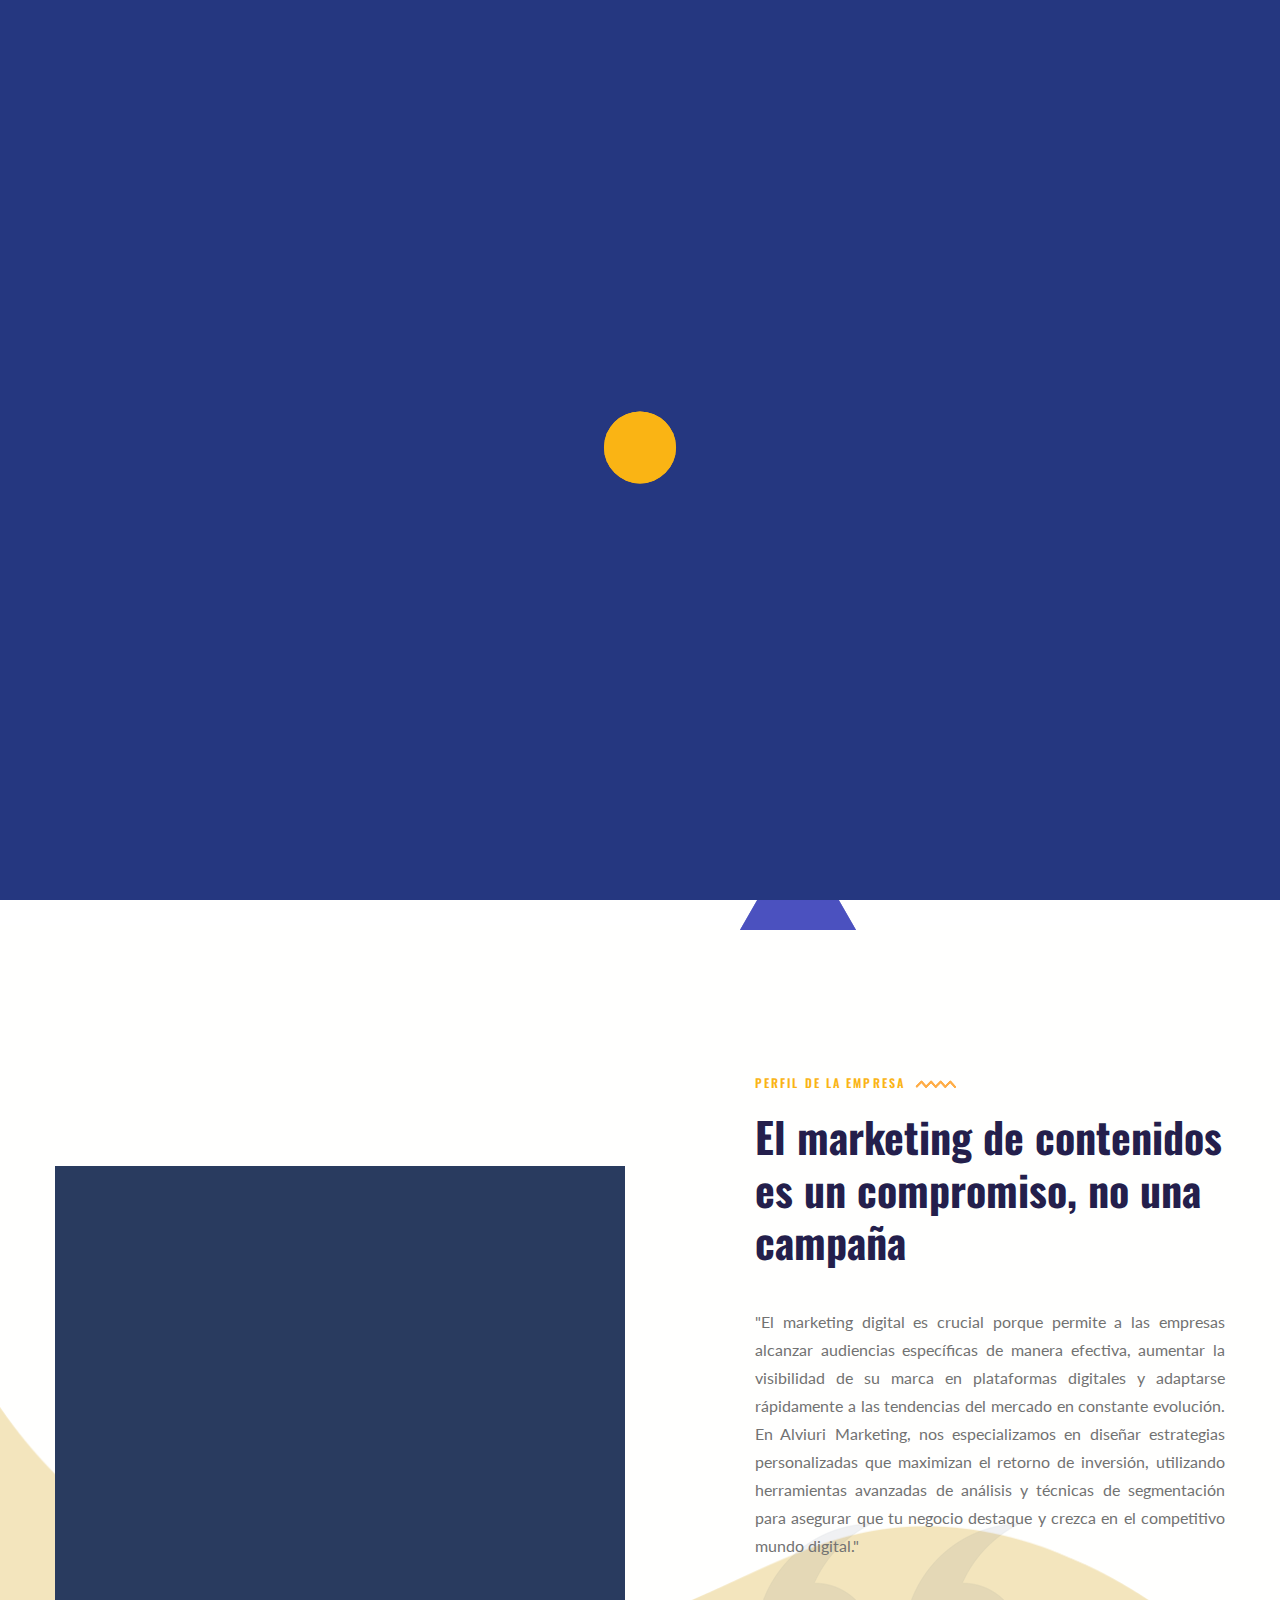
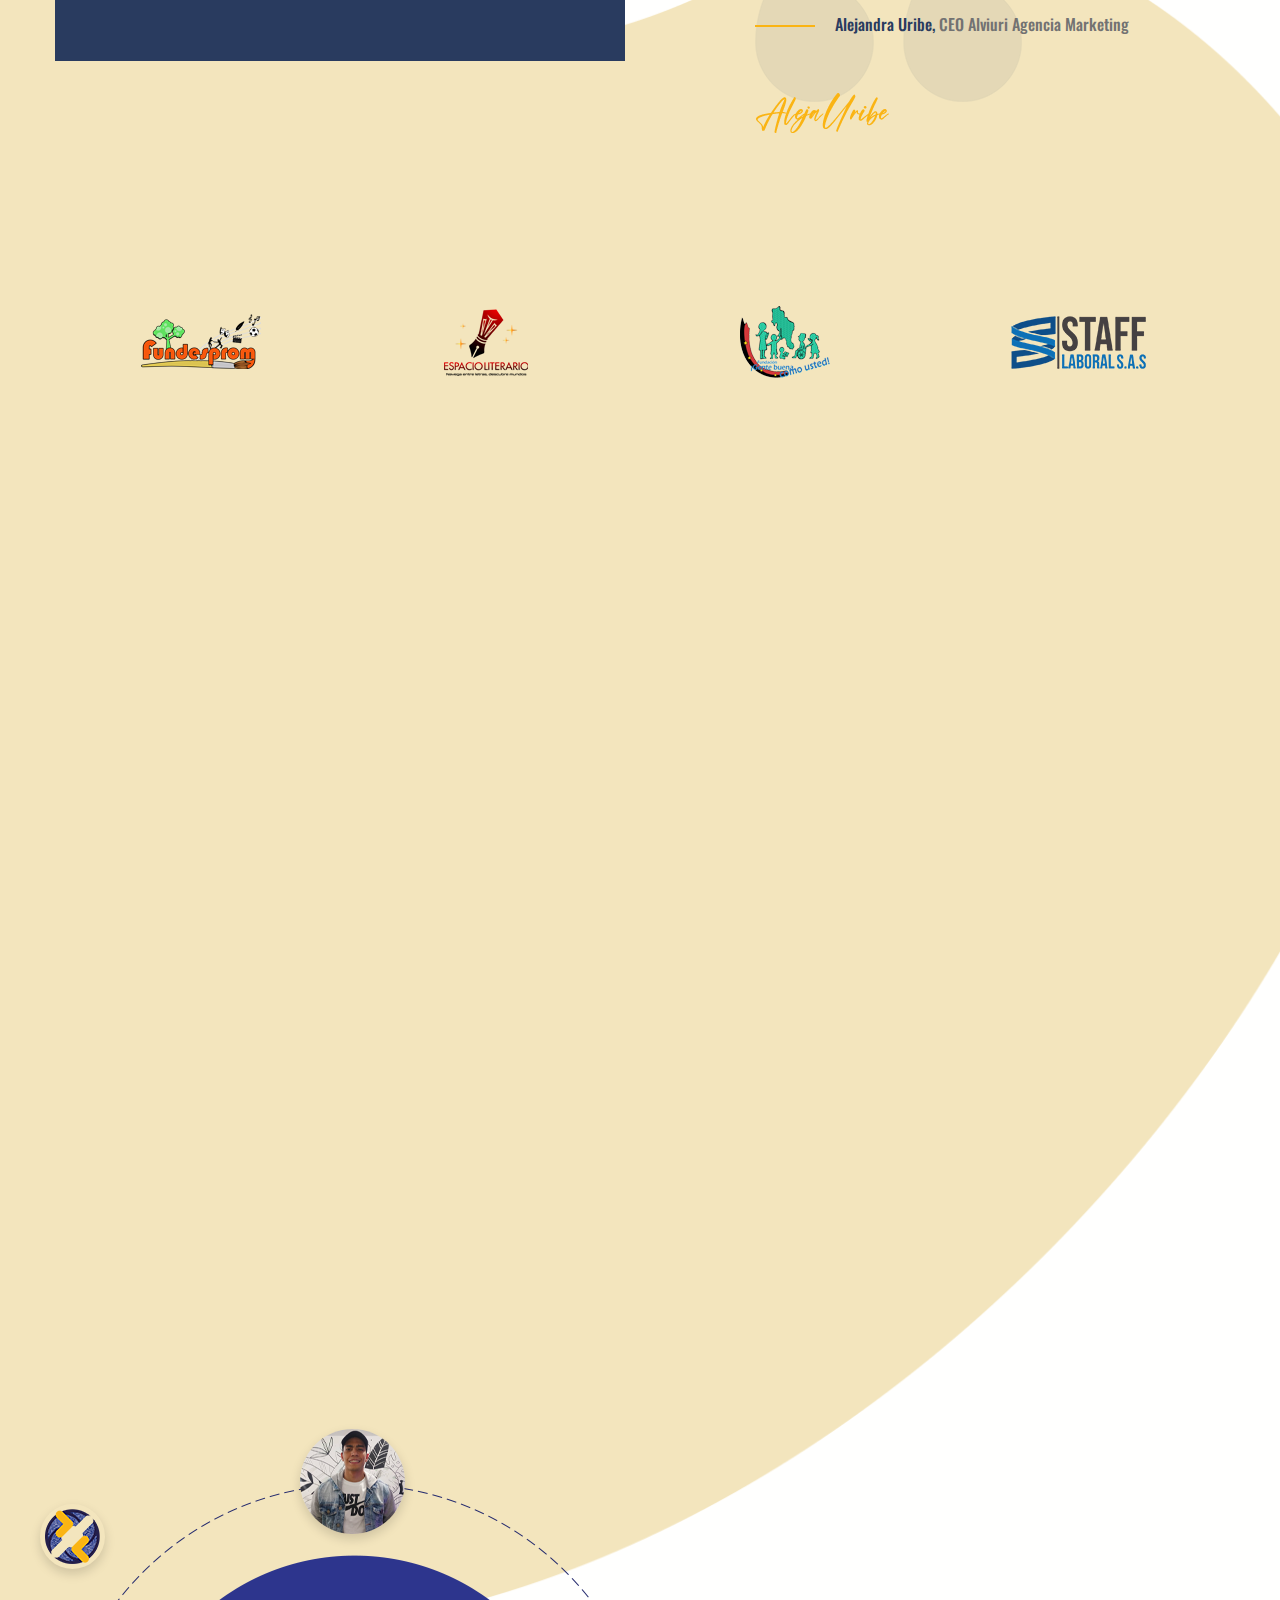
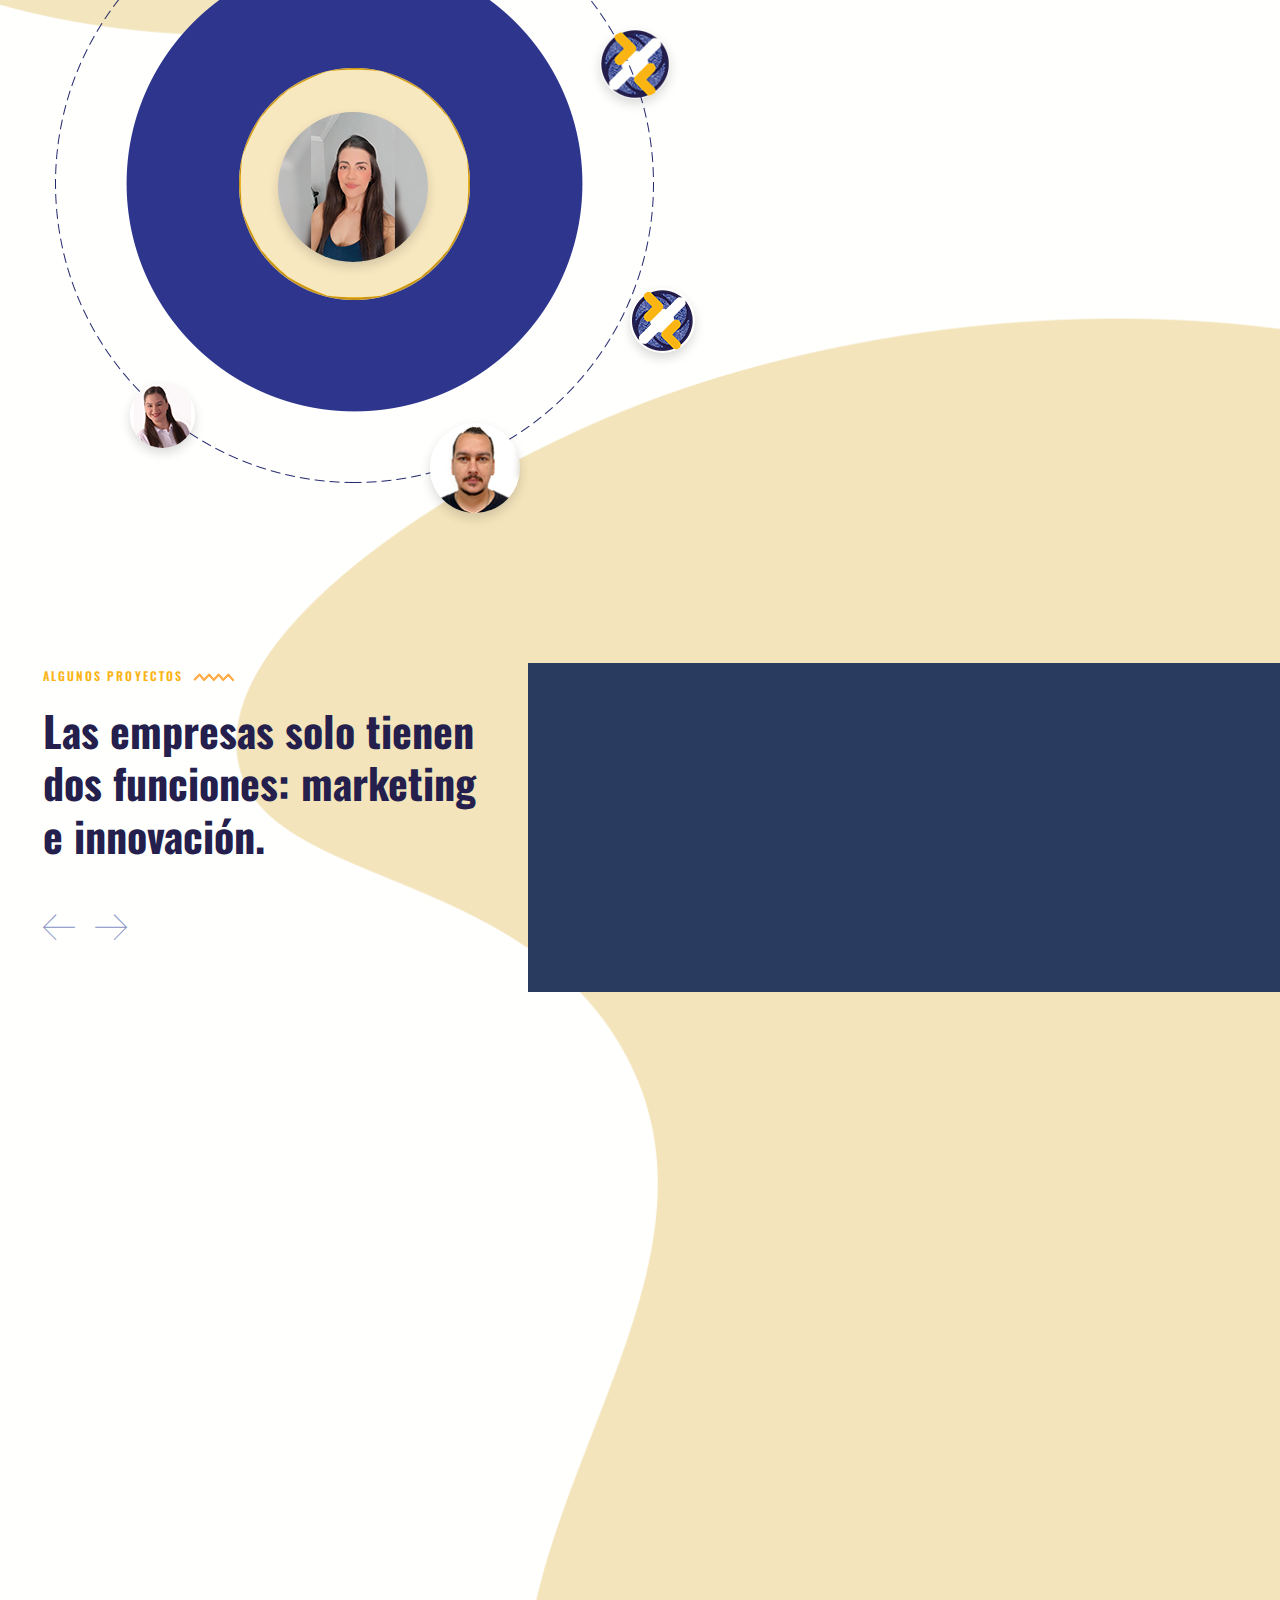
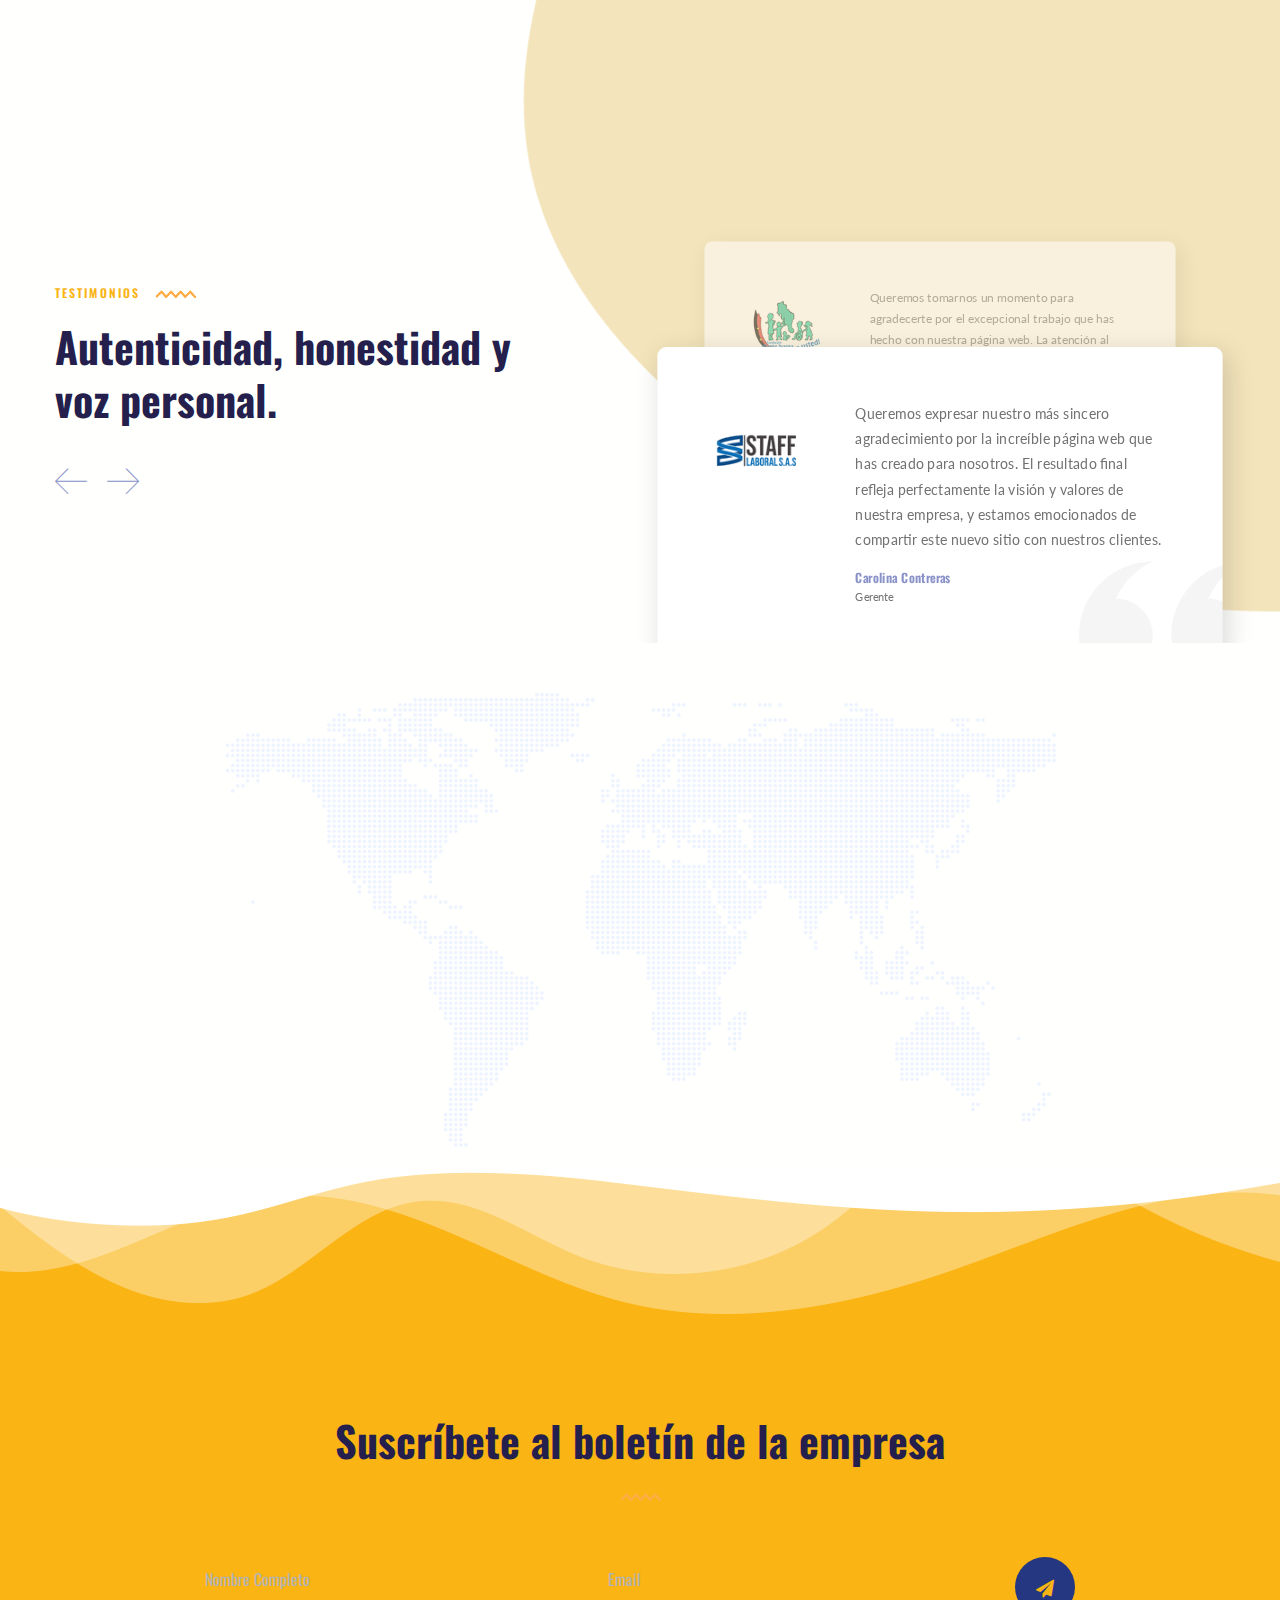
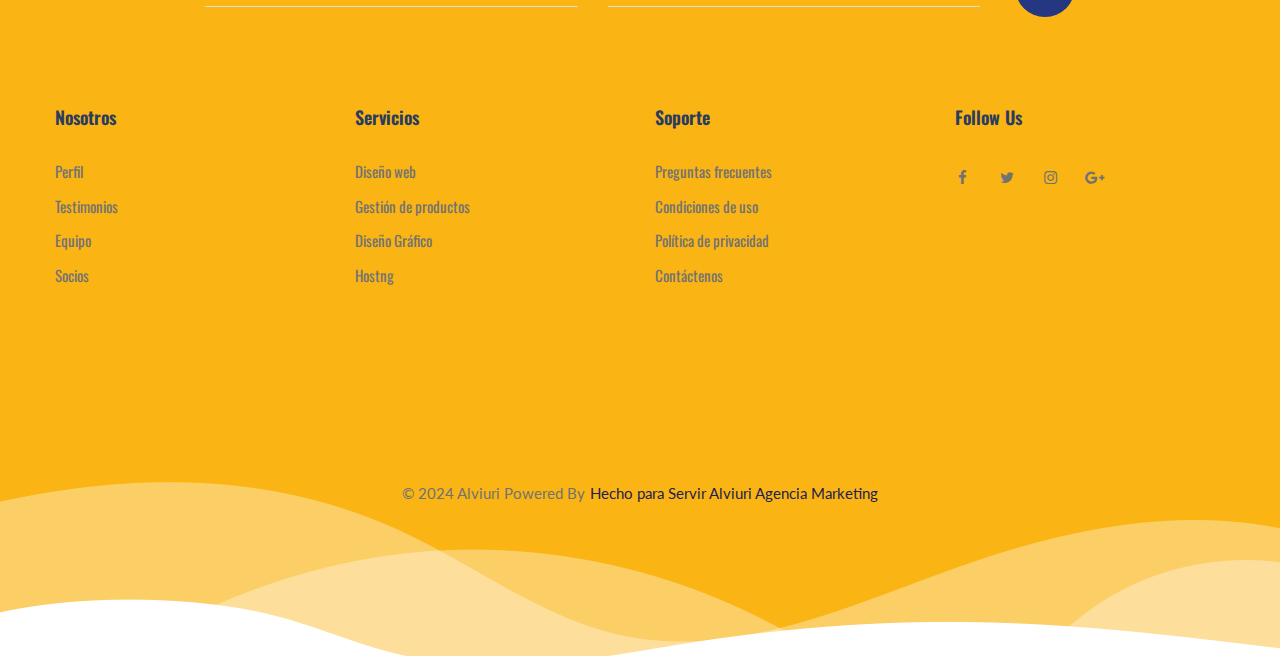
==== commit 3be0576e: "nosotros2" ====
--- a/Alviuri/index.html
+++ b/Alviuri/index.html
@@ -584,16 +584,16 @@
                                             </div><!-- /.cita-icon -->
                                             <div class="client-testimonial">
                                                 <div class="client-thumb">
-                                                    <img src="assets/images/testimonials/1.png" alt="Zohan Smith" />
+                                                    <img src="assets/images/testimonials/1.png" alt="Staff Laboral" />
                                                 </div><!-- /.cliente-thumb -->
                                                 <div class="testimonial-details">
                                                     <div class="details">
-                                                        <p>Your cells react to engine bacteria and viruses differently than mine. You don't get sick, I doesnt. That's also clear. But for some reason.</p>
+                                                        <p>Queremos expresar nuestro más sincero agradecimiento por la increíble página web que has creado para nosotros. El resultado final refleja perfectamente la visión y valores de nuestra empresa, y estamos emocionados de compartir este nuevo sitio con nuestros clientes.</p>
                                                     </div><!-- /.detalles -->
                                                     <div class="client-area">
-                                                        <h4 class="client-name">Fatima Mahmoud</h4><!--  /.cliente-nombre -->
-                                                        <p class="client-designation">Aramica Founder</p>
-                                                    </div><!-- /.cliente-area -->
+                                                        <h4 class="client-name">Carolina Contreras</h4><!--  /.client-name -->
+                                                        <p class="client-designation">Gerente</p>
+                                                    </div><!-- /.client-area -->
                                                 </div><!-- /.testimonio-detalles -->
                                             </div><!-- /.cliente-testimonio -->
                                         </div><!-- /.testimonio-item-inner -->
@@ -608,18 +608,18 @@
                                             </div><!-- /.cita-icon -->
                                             <div class="client-testimonial">
                                                 <div class="client-thumb">
-                                                    <img src="assets/images/testimonials/2.png" alt="Zohan Smith" />
-                                                </div><!-- /.cliente-thumb -->
+                                                    <img src="assets/images/testimonials/2.png" alt="Fundesprom" />
+                                                </div><!-- /.client-thumb -->
                                                 <div class="testimonial-details">
                                                     <div class="details">
-                                                        <p>Your cells react to engine bacteria and viruses differently than mine. You don't get sick, I doesnt. That's also clear. But for some reason.</p>
-                                                    </div><!-- /.detalles -->
+                                                        <p>Nos gustaría agradecerte profundamente por el magnífico trabajo realizado en la creación de nuestra nueva página web. Desde el primer boceto hasta el sitio final, has demostrado un nivel de compromiso y profesionalismo que apreciamos enormemente. La página no solo es visualmente impresionante, sino que también es funcional y fácil de navegar, lo cual es esencial para nosotros.</p>
+                                                    </div><!-- /.details -->
                                                     <div class="client-area">
-                                                        <h4 class="client-name">Fatima Mahmoud</h4><!--  /.cliente-nombre -->
-                                                        <p class="client-designation">Aramica Founder</p>
-                                                    </div><!-- /.cliente-area -->
-                                                </div><!-- /.testimonio-detalles -->
-                                            </div><!-- /.cliente-testimonio -->
+                                                        <h4 class="client-name">Claudia Mosquera</h4><!--  /.client-name -->
+                                                        <p class="client-designation">Directora Fundesprom</p>
+                                                    </div><!-- /.client-area -->
+                                                </div><!-- /.testimonial-details -->
+                                            </div><!-- /.client-testimonial -->
                                         </div><!-- /.testimonio-item-inner -->
                                     </div><!-- /.testimonio-item --> 
                                 </div><!-- /.slick-slide-item -->  
@@ -632,18 +632,18 @@
                                             </div><!-- /.cita-icon -->
                                             <div class="client-testimonial">
                                                 <div class="client-thumb">
-                                                    <img src="assets/images/testimonials/3.png" alt="Zohan Smith" />
-                                                </div><!-- /.cliente-thumb -->
+                                                    <img src="assets/images/testimonials/3.png" alt="Fundacion gente buena" />
+                                                </div><!-- /.client-thumb -->
                                                 <div class="testimonial-details">
                                                     <div class="details">
-                                                        <p>Your cells react to engine bacteria and viruses differently than mine. You don't get sick, I doesnt. That's also clear. But for some reason.</p>
-                                                    </div><!-- /.detalles -->
+                                                        <p>Queremos tomarnos un momento para agradecerte por el excepcional trabajo que has hecho con nuestra página web. La atención al detalle y el enfoque en la experiencia del usuario son evidentes en cada página.</p>
+                                                    </div><!-- /.details -->
                                                     <div class="client-area">
-                                                        <h4 class="client-name">Fatima Mahmoud</h4><!--  /.cliente-name -->
-                                                        <p class="client-designation">Aramica Founder</p>
-                                                    </div><!-- /.cliente-area -->
-                                                </div><!-- /.testimonio-detalles -->
-                                            </div><!-- /.cliente-testimonio -->
+                                                        <h4 class="client-name">Rey Ochaga</h4><!--  /.client-name -->
+                                                        <p class="client-designation">Representante legal</p>
+                                                    </div><!-- /.client-area -->
+                                                </div><!-- /.testimonial-details -->
+                                            </div><!-- /.client-testimonial -->
                                         </div><!-- /.testimonio-item-inner -->
                                     </div><!-- /.testimonio-item --> 
                                 </div><!-- /.slick-slide-item -->  
--- a/Alviuri/assets/css/style.css
+++ b/Alviuri/assets/css/style.css
@@ -457,10 +457,10 @@
   padding: 20px 30px;
   margin-bottom: 30px;
   max-width: 100%;
-  white-space: pre-wrap;
+  white-space: -o-pre-wrap;
   white-space: -moz-pre-wrap;
   white-space: -pre-wrap;
-  white-space: -o-pre-wrap;
+  white-space: pre-wrap;
   word-wrap: break-word;
   font-size: 0.929em;
   overflow: auto;
@@ -4159,9 +4159,9 @@
 }
 
 select {
+  -moz-appearance: none;
+  -webkit-appearance: none;
   appearance: none;
-  -webkit-appearance: none;
-  -moz-appearance: none;
   background: transparent url("../images/angle.png") no-repeat scroll 95% 50%;
 }
 
@@ -4503,8 +4503,8 @@
 }
 
 .preloader-icon span:last-child {
+  -webkit-animation-delay: -0.8s;
   animation-delay: -0.8s;
-  -webkit-animation-delay: -0.8s;
 }
 
 @keyframes preloader-fx {
@@ -5714,9 +5714,9 @@
 .paging-navigation .nav-links li.nav-previous.disabled > a,
 .paging-navigation .nav-links li.nav-next.disabled > a {
   pointer-events: none;
+  -ms-filter: "progid:DXImageTransform.Microsoft.Alpha(Opacity=60)";
+  opacity: 0.6;
   filter: alpha(opacity=60);
-  opacity: 0.6;
-  -ms-filter: "progid:DXImageTransform.Microsoft.Alpha(Opacity=60)";
 }
 .paging-navigation.pagination-center .nav-links {
   text-align: center;
